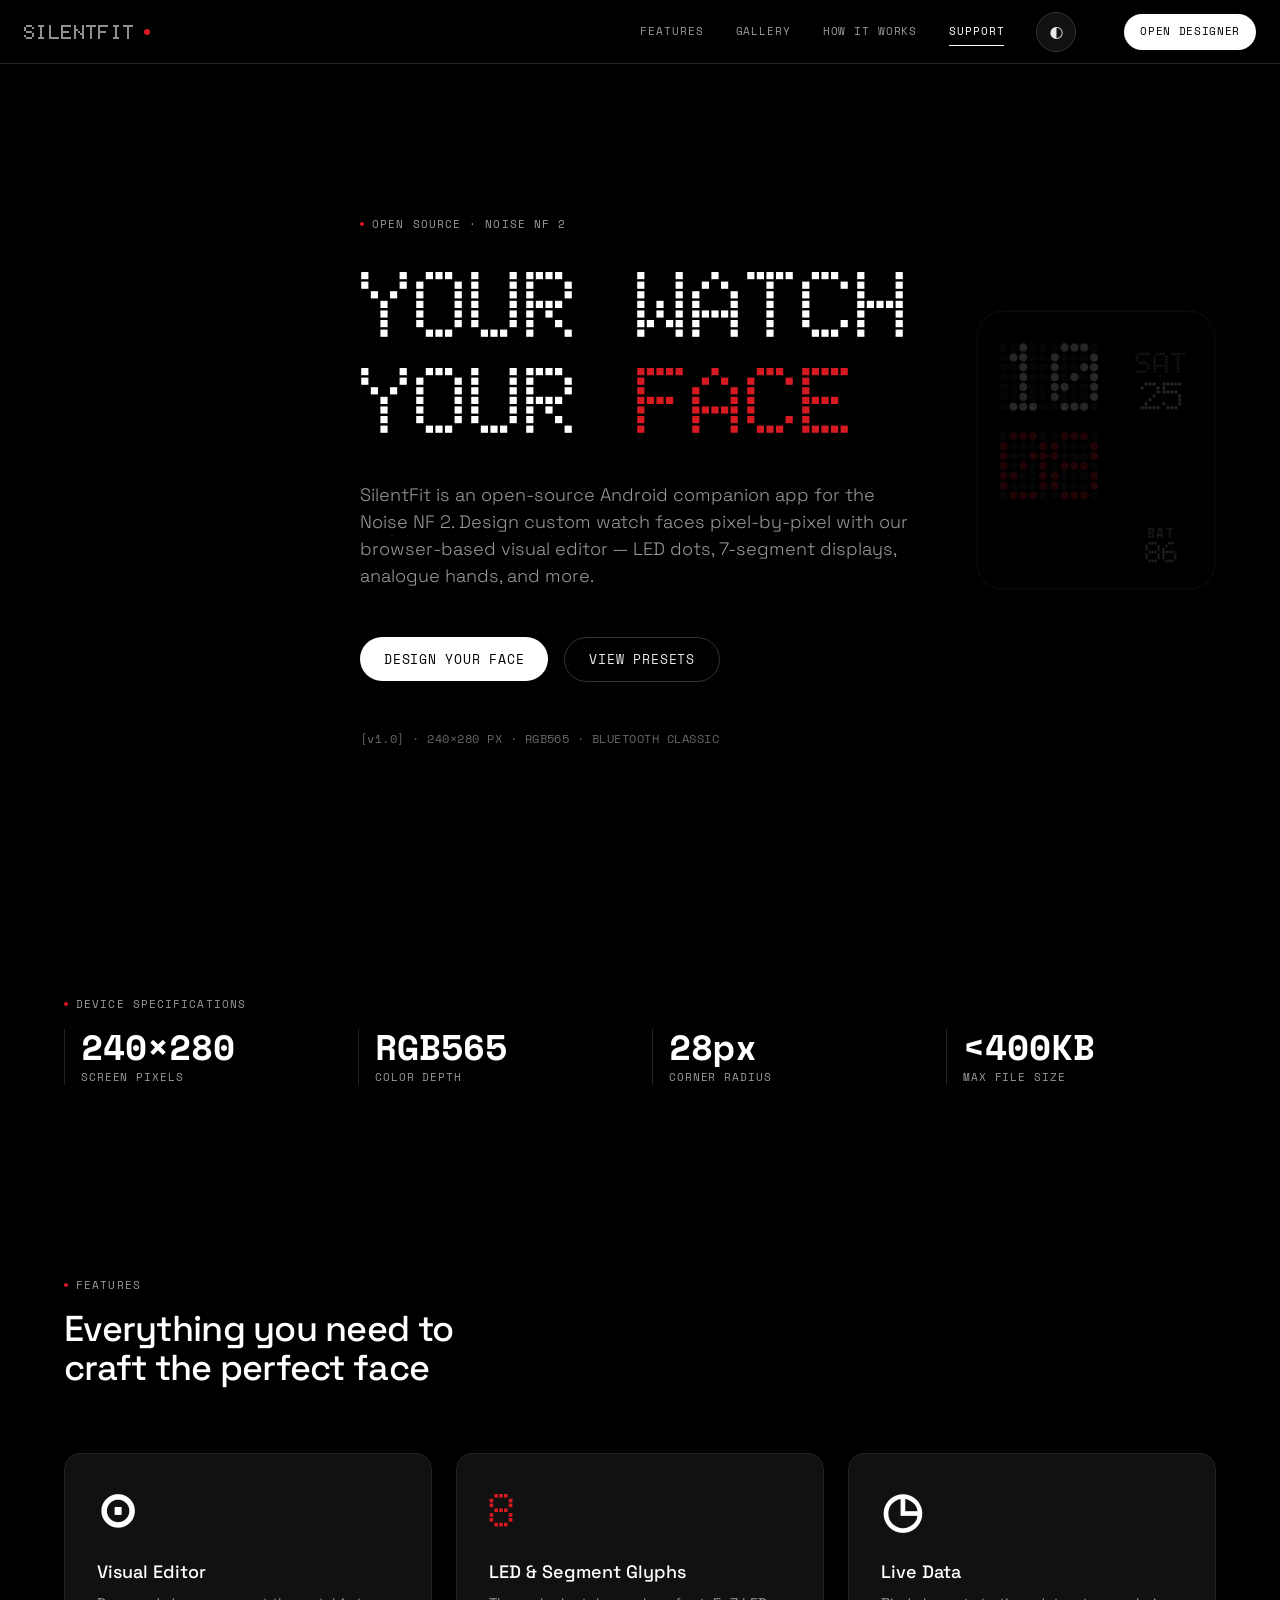
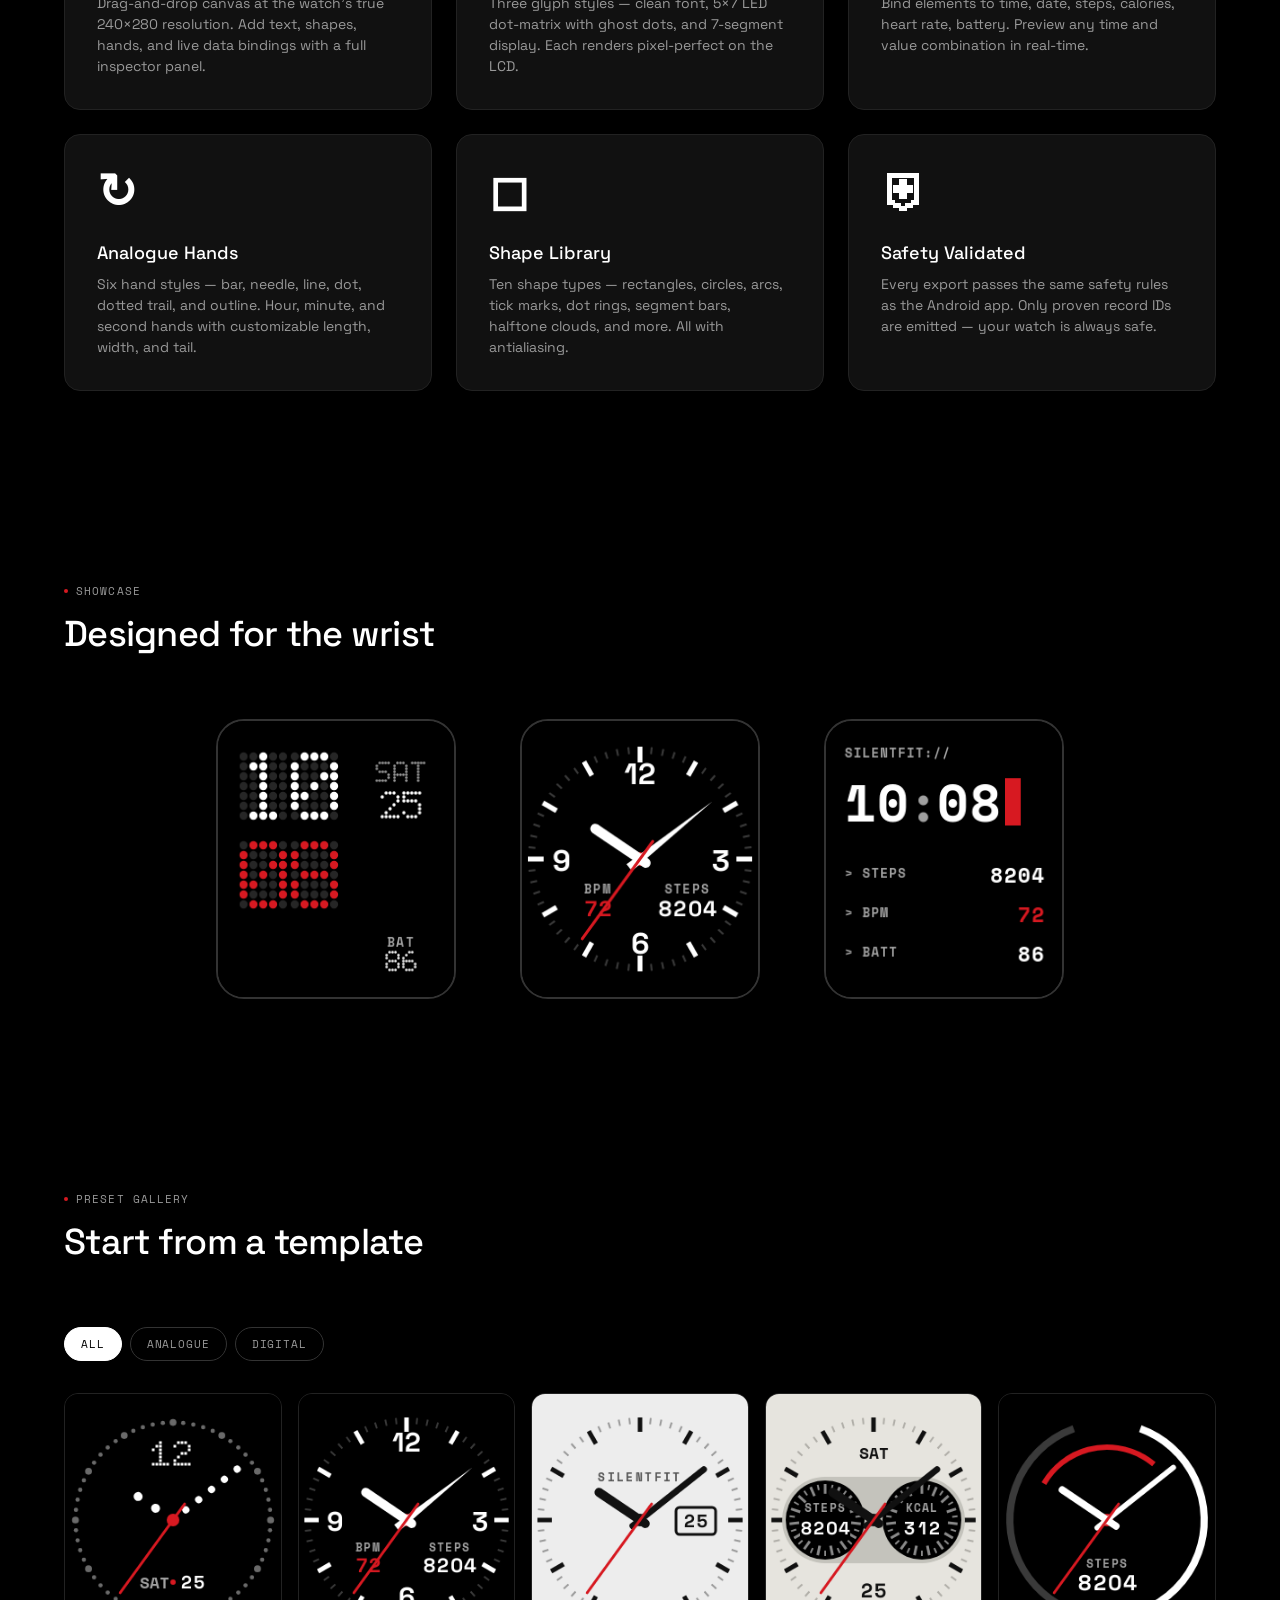
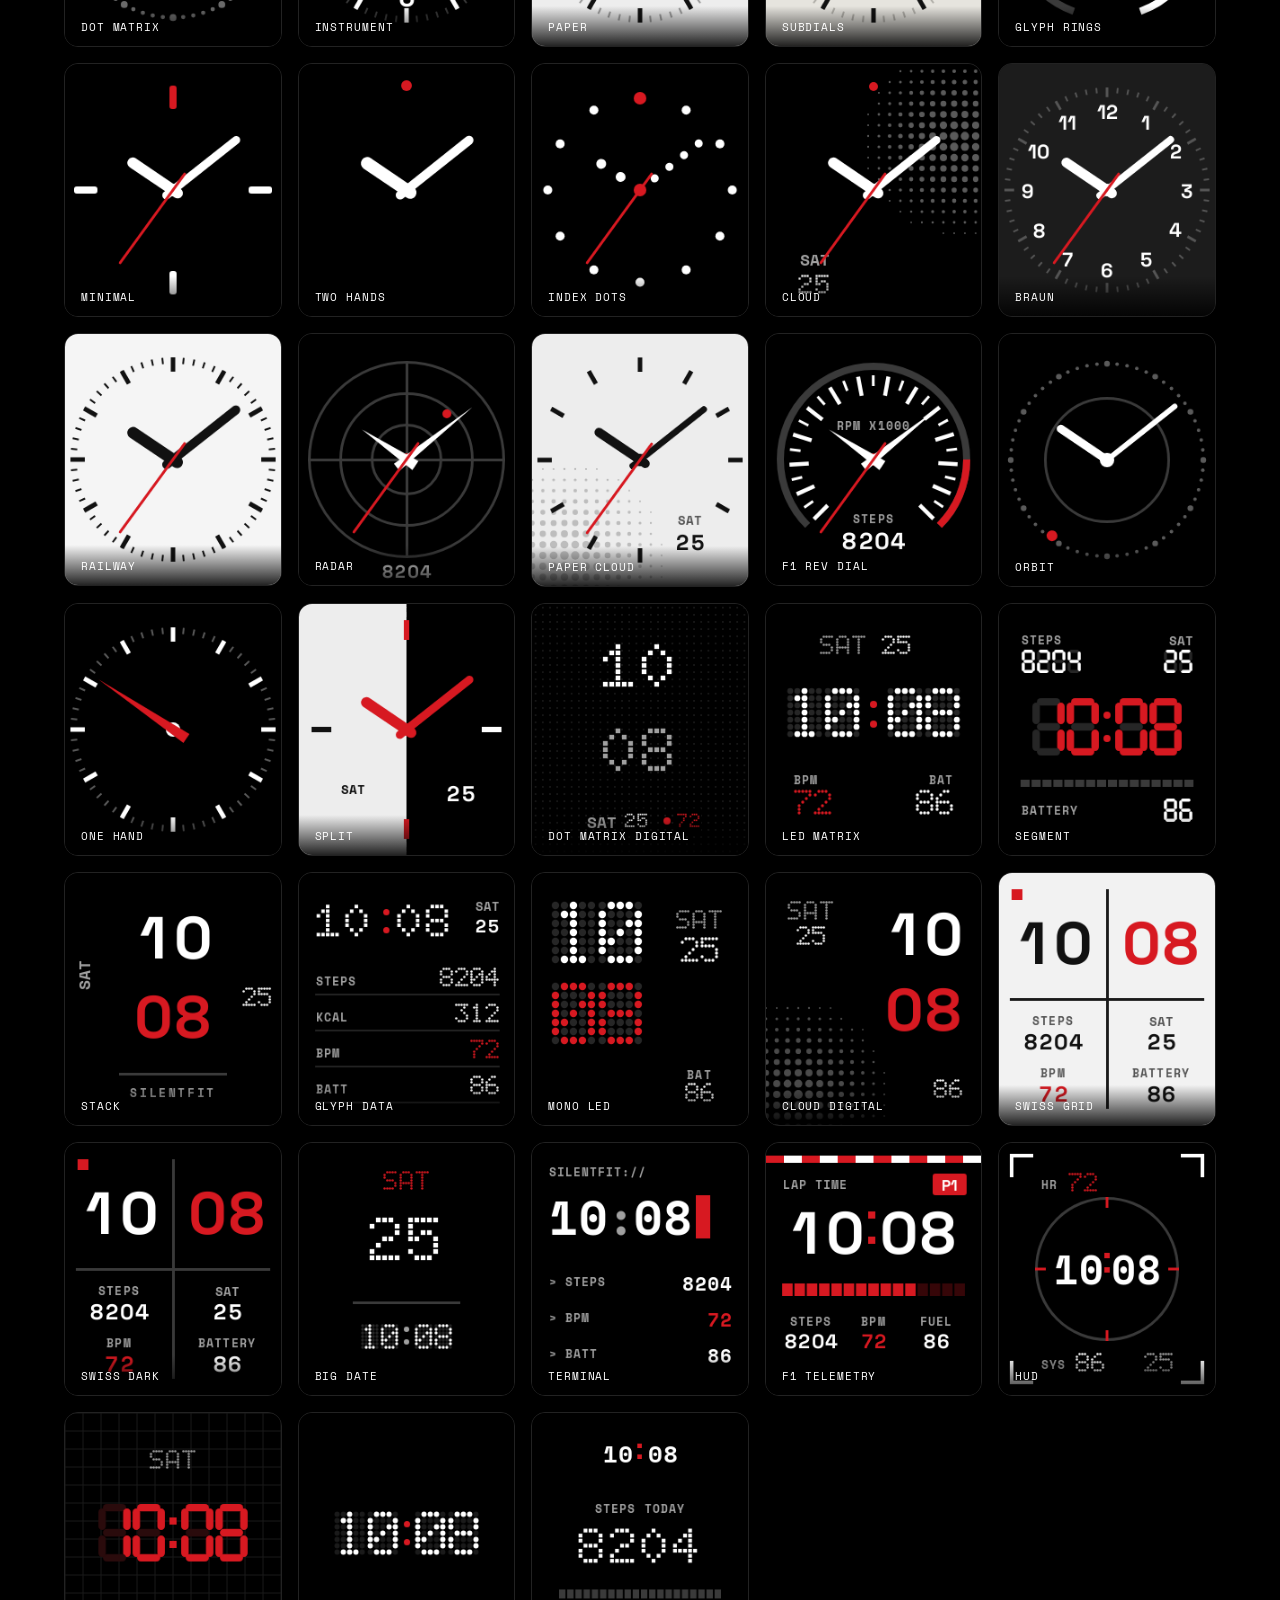
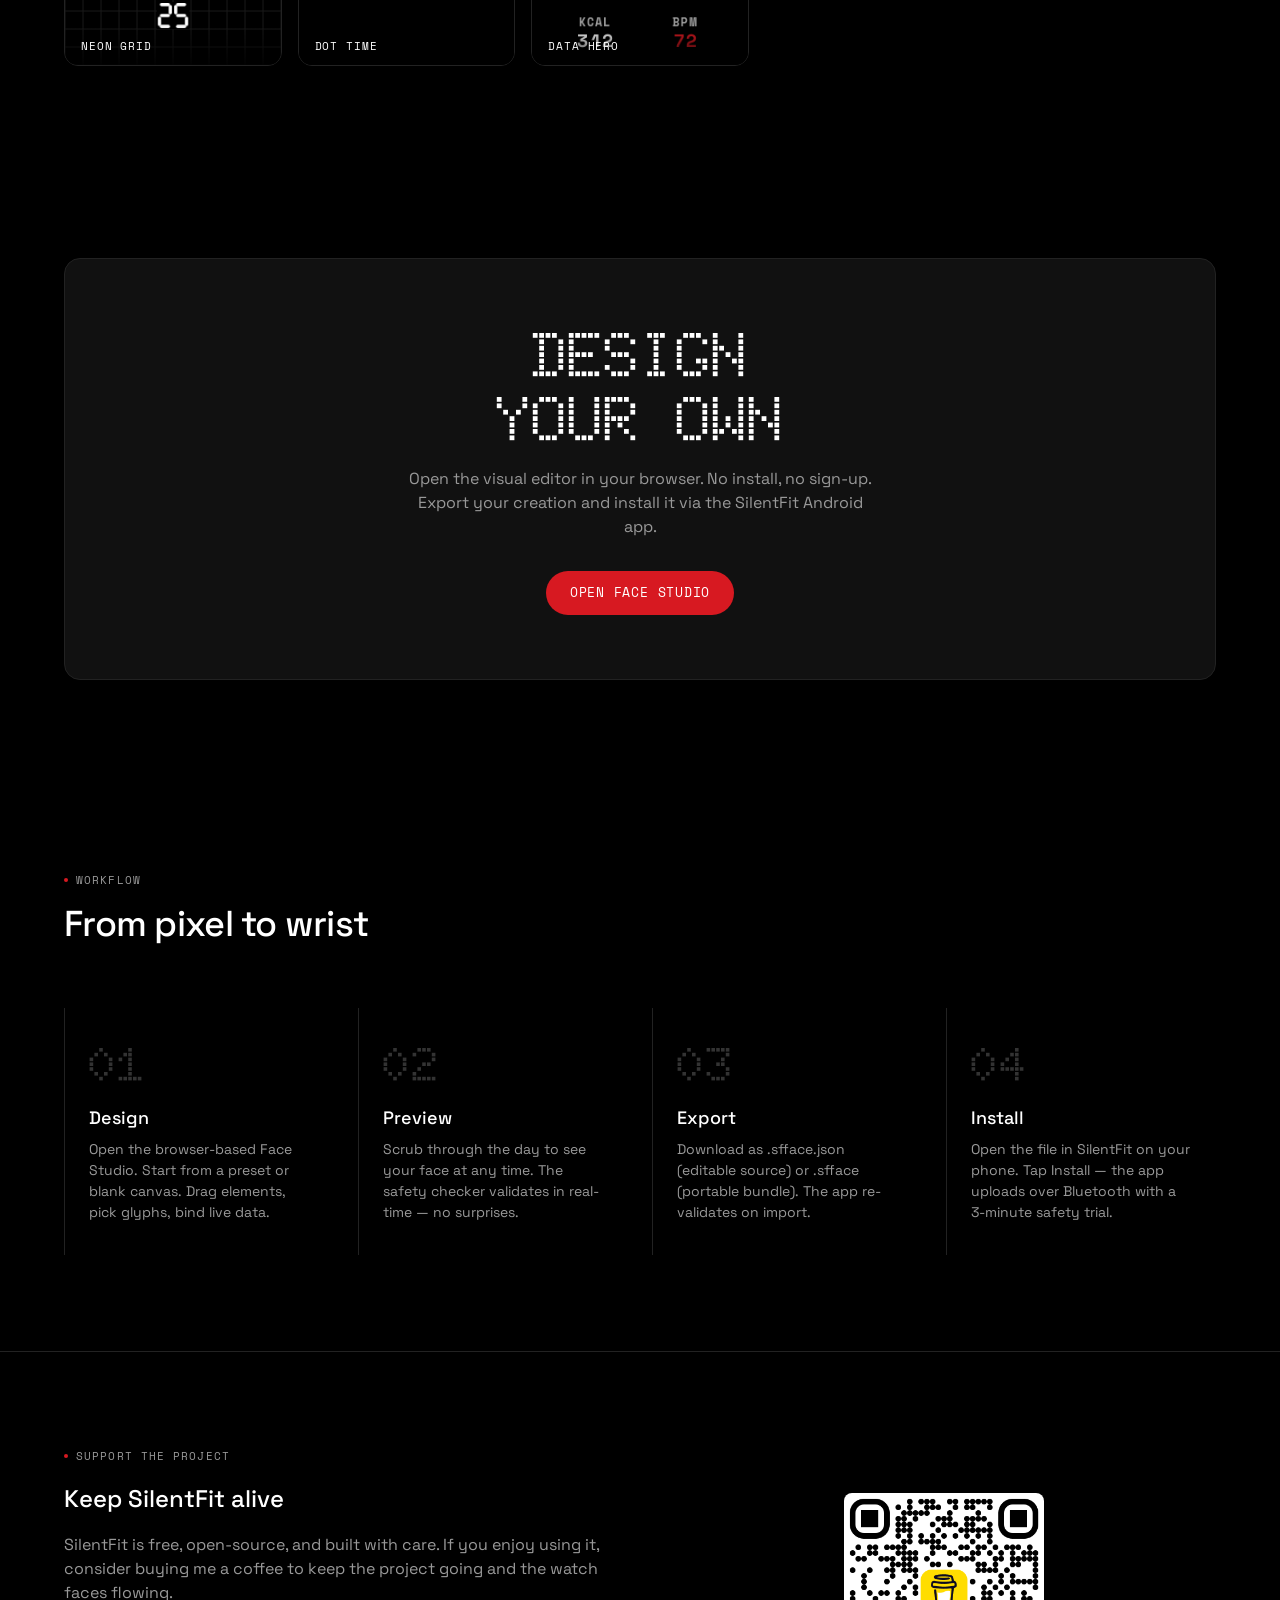
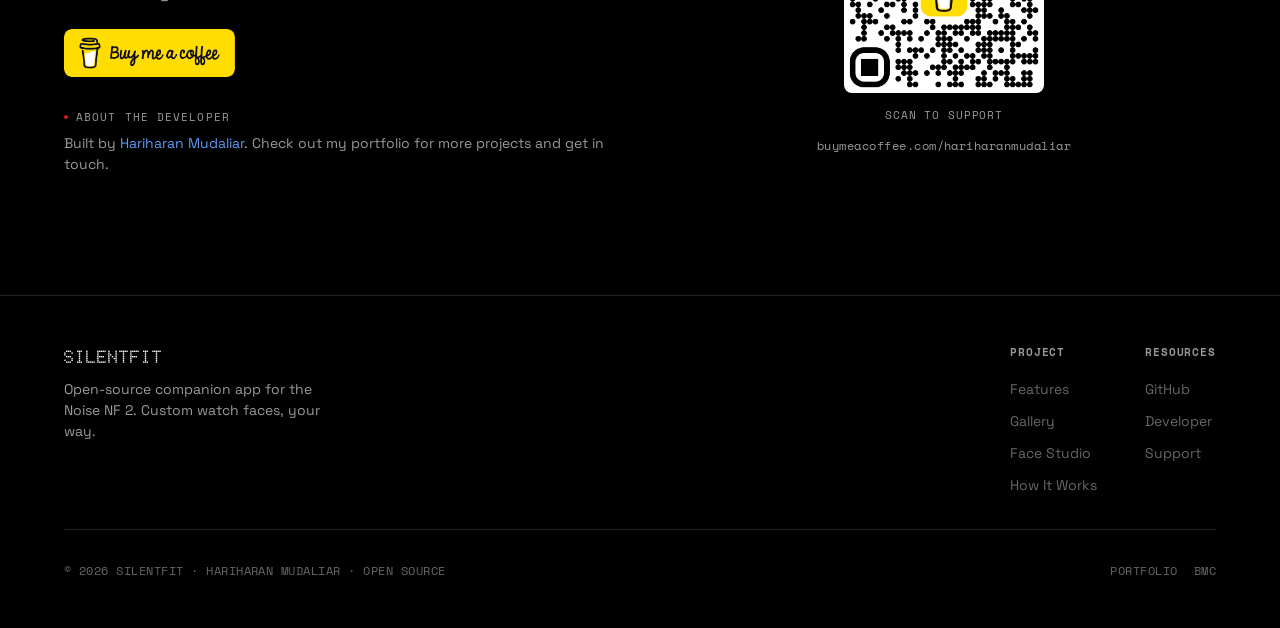
==== docs/index.html @ 600768f4 "Rename folders" ====
<!DOCTYPE html>
<html lang="en" data-theme="dark">
<head>
  <meta charset="UTF-8">
  <meta name="viewport" content="width=device-width, initial-scale=1.0">
  <title>SilentFit — Custom Watch Faces for Noise NF 2</title>
  <meta name="description" content="SilentFit is an open-source Android companion app for the Noise NF 2 smart watch. Design custom watch faces with our browser-based visual editor.">
  <meta name="author" content="Hariharan Mudaliar">
  <meta name="keywords" content="SilentFit, Noise NF 2, watch face, designer, custom watch face, smart watch, Android app">

  <!-- Open Graph -->
  <meta property="og:title" content="SilentFit — Custom Watch Faces for Noise NF 2">
  <meta property="og:description" content="Design custom watch faces for your Noise NF 2 smart watch with our visual editor.">
  <meta property="og:type" content="website">

  <!-- Favicon (dot-matrix S) -->
  <link rel="icon" href="data:image/svg+xml,<svg xmlns='http://www.w3.org/2000/svg' viewBox='0 0 100 100'><text y='.9em' font-size='90'>⊙</text></svg>">

  <!-- Styles -->
  <link rel="stylesheet" href="css/base.css">
  <link rel="stylesheet" href="css/main.css">
</head>
<body>

  <!-- ========== NAVIGATION ========== -->
  <nav class="nav" id="nav">
    <div class="nav-inner">
      <a href="#" class="nav-brand">
        <span class="nav-brand-text">SILENTFIT</span>
        <span class="nav-brand-dot"></span>
      </a>

      <div class="nav-links" id="nav-links">
        <a href="#features" class="nav-link active">FEATURES</a>
        <a href="#presets" class="nav-link">GALLERY</a>
        <a href="#how-it-works" class="nav-link">HOW IT WORKS</a>
        <a href="#support" class="nav-link">SUPPORT</a>
        <button class="theme-toggle" id="theme-toggle" aria-label="Toggle theme">◐</button>
        <a href="designer/index.html" class="btn btn-primary btn-sm nav-cta">OPEN DESIGNER</a>
      </div>

      <button class="nav-toggle" id="nav-toggle" aria-label="Menu">
        <span></span>
        <span></span>
        <span></span>
      </button>
    </div>
  </nav>

  <!-- ========== HERO ========== -->
  <section class="hero" id="hero">
    <div class="hero-bg">
      <div class="hero-dot-grid"></div>
      <div class="hero-gradient"></div>
    </div>

    <div class="hero-watch-preview">
      <div class="hero-watch-frame">
        <canvas id="hero-canvas"></canvas>
      </div>
    </div>

    <div class="hero-content">
      <div class="hero-label">
        <span class="dot"></span>
        OPEN SOURCE · NOISE NF 2
      </div>

      <h1 class="hero-title">
        YOUR WATCH<br>
        YOUR <span class="accent">FACE</span>
      </h1>

      <p class="hero-subtitle">
        SilentFit is an open-source Android companion app for the Noise NF 2.
        Design custom watch faces pixel-by-pixel with our browser-based visual editor —
        LED dots, 7-segment displays, analogue hands, and more.
      </p>

      <div class="hero-actions">
        <a href="designer/index.html" class="btn btn-primary">DESIGN YOUR FACE</a>
        <a href="#presets" class="btn btn-secondary">VIEW PRESETS</a>
      </div>

      <div class="hero-status">
        [v1.0] · 240×280 PX · RGB565 · BLUETOOTH CLASSIC
      </div>
    </div>
  </section>

  <!-- ========== SPECS ========== -->
  <section class="specs-section section" id="specs">
    <div class="container">
      <div class="section-label animate-on-scroll">
        <span class="dot"></span>
        DEVICE SPECIFICATIONS
      </div>

      <div class="specs-grid">
        <div class="spec-item animate-on-scroll">
          <div class="spec-value">240×280</div>
          <div class="spec-label">SCREEN PIXELS</div>
        </div>
        <div class="spec-item animate-on-scroll">
          <div class="spec-value">RGB565</div>
          <div class="spec-label">COLOR DEPTH</div>
        </div>
        <div class="spec-item animate-on-scroll">
          <div class="spec-value">28px</div>
          <div class="spec-label">CORNER RADIUS</div>
        </div>
        <div class="spec-item animate-on-scroll">
          <div class="spec-value">&lt;400KB</div>
          <div class="spec-label">MAX FILE SIZE</div>
        </div>
      </div>
    </div>
  </section>

  <!-- ========== FEATURES ========== -->
  <section class="features section" id="features">
    <div class="container">
      <div class="section-label animate-on-scroll">
        <span class="dot"></span>
        FEATURES
      </div>
      <h2 class="section-title animate-on-scroll">Everything you need to<br>craft the perfect face</h2>

      <div class="features-grid">
        <div class="feature-card animate-on-scroll">
          <div class="feature-card-dot-grid"></div>
          <div class="feature-icon">⊙</div>
          <div class="feature-title">Visual Editor</div>
          <div class="feature-desc">
            Drag-and-drop canvas at the watch's true 240×280 resolution. Add text, shapes, hands,
            and live data bindings with a full inspector panel.
          </div>
        </div>

        <div class="feature-card animate-on-scroll">
          <div class="feature-card-dot-grid"></div>
          <div class="feature-icon accent">8</div>
          <div class="feature-title">LED &amp; Segment Glyphs</div>
          <div class="feature-desc">
            Three glyph styles — clean font, 5×7 LED dot-matrix with ghost dots,
            and 7-segment display. Each renders pixel-perfect on the LCD.
          </div>
        </div>

        <div class="feature-card animate-on-scroll">
          <div class="feature-card-dot-grid"></div>
          <div class="feature-icon">◷</div>
          <div class="feature-title">Live Data</div>
          <div class="feature-desc">
            Bind elements to time, date, steps, calories, heart rate, battery.
            Preview any time and value combination in real-time.
          </div>
        </div>

        <div class="feature-card animate-on-scroll">
          <div class="feature-card-dot-grid"></div>
          <div class="feature-icon">↻</div>
          <div class="feature-title">Analogue Hands</div>
          <div class="feature-desc">
            Six hand styles — bar, needle, line, dot, dotted trail, and outline.
            Hour, minute, and second hands with customizable length, width, and tail.
          </div>
        </div>

        <div class="feature-card animate-on-scroll">
          <div class="feature-card-dot-grid"></div>
          <div class="feature-icon">◻</div>
          <div class="feature-title">Shape Library</div>
          <div class="feature-desc">
            Ten shape types — rectangles, circles, arcs, tick marks, dot rings,
            segment bars, halftone clouds, and more. All with antialiasing.
          </div>
        </div>

        <div class="feature-card animate-on-scroll">
          <div class="feature-card-dot-grid"></div>
          <div class="feature-icon">⛨</div>
          <div class="feature-title">Safety Validated</div>
          <div class="feature-desc">
            Every export passes the same safety rules as the Android app.
            Only proven record IDs are emitted — your watch is always safe.
          </div>
        </div>
      </div>
    </div>
  </section>

  <!-- ========== WATCH SHOWCASE ========== -->
  <section class="watch-preview-section section" id="showcase">
    <div class="container">
      <div class="section-label animate-on-scroll">
        <span class="dot"></span>
        SHOWCASE
      </div>
      <h2 class="section-title animate-on-scroll">Designed for the wrist</h2>

      <div class="watch-showcase">
        <div class="watch-frame animate-on-scroll">
          <canvas></canvas>
          <div class="watch-frame-label">MONO LED</div>
        </div>
        <div class="watch-frame animate-on-scroll animate-in-delay-1">
          <canvas></canvas>
          <div class="watch-frame-label">INSTRUMENT</div>
        </div>
        <div class="watch-frame animate-on-scroll animate-in-delay-2">
          <canvas></canvas>
          <div class="watch-frame-label">TERMINAL</div>
        </div>
      </div>
    </div>
  </section>

  <!-- ========== PRESETS GALLERY ========== -->
  <section class="presets-section section" id="presets">
    <div class="container">
      <div class="section-label animate-on-scroll">
        <span class="dot"></span>
        PRESET GALLERY
      </div>
      <h2 class="section-title animate-on-scroll">Start from a template</h2>

      <div class="presets-nav animate-on-scroll">
        <button class="preset-filter active" data-category="all">ALL</button>
        <button class="preset-filter" data-category="analogue">ANALOGUE</button>
        <button class="preset-filter" data-category="digital">DIGITAL</button>
      </div>

      <div class="presets-grid" id="presets-grid"></div>
    </div>
  </section>

  <!-- ========== DESIGNER CTA ========== -->
  <section class="designer-cta section" id="designer-cta">
    <div class="container">
      <div class="designer-cta-inner animate-on-scroll">
        <div class="designer-cta-bg"></div>
        <div class="designer-cta-content">
          <h2 class="designer-cta-title">DESIGN<br>YOUR OWN</h2>
          <p class="designer-cta-desc">
            Open the visual editor in your browser. No install, no sign-up.
            Export your creation and install it via the SilentFit Android app.
          </p>
          <a href="designer/index.html" class="btn btn-accent">OPEN FACE STUDIO</a>
        </div>
      </div>
    </div>
  </section>

  <!-- ========== HOW IT WORKS ========== -->
  <section class="how-it-works section" id="how-it-works">
    <div class="container">
      <div class="section-label animate-on-scroll">
        <span class="dot"></span>
        WORKFLOW
      </div>
      <h2 class="section-title animate-on-scroll">From pixel to wrist</h2>

      <div class="steps-grid">
        <div class="step-card animate-on-scroll">
          <div class="step-number">01</div>
          <div class="step-title">Design</div>
          <div class="step-desc">Open the browser-based Face Studio. Start from a preset or blank canvas. Drag elements, pick glyphs, bind live data.</div>
        </div>
        <div class="step-card animate-on-scroll animate-in-delay-1">
          <div class="step-number">02</div>
          <div class="step-title">Preview</div>
          <div class="step-desc">Scrub through the day to see your face at any time. The safety checker validates in real-time — no surprises.</div>
        </div>
        <div class="step-card animate-on-scroll animate-in-delay-2">
          <div class="step-number">03</div>
          <div class="step-title">Export</div>
          <div class="step-desc">Download as .sfface.json (editable source) or .sfface (portable bundle). The app re-validates on import.</div>
        </div>
        <div class="step-card animate-on-scroll animate-in-delay-3">
          <div class="step-number">04</div>
          <div class="step-title">Install</div>
          <div class="step-desc">Open the file in SilentFit on your phone. Tap Install — the app uploads over Bluetooth with a 3-minute safety trial.</div>
        </div>
      </div>
    </div>
  </section>

  <!-- ========== SUPPORT / BUY ME A COFFEE ========== -->
  <section class="support-section section" id="support">
    <div class="container">
      <div class="support-inner">
        <div class="support-content animate-on-scroll">
          <div class="section-label">
            <span class="dot"></span>
            SUPPORT THE PROJECT
          </div>
          <h2>Keep SilentFit alive</h2>
          <p>
            SilentFit is free, open-source, and built with care. If you enjoy using it,
            consider buying me a coffee to keep the project going and the watch faces flowing.
          </p>
          <a href="https://buymeacoffee.com/hariharanmudaliar" target="_blank" rel="noopener noreferrer">
            <img src="assets/img/bmc-button.png" alt="Buy Me a Coffee" class="bmc-button-img">
          </a>

          <div style="margin-top: var(--space-xl);">
            <div class="section-label" style="margin-bottom: var(--space-sm);">
              <span class="dot"></span>
              ABOUT THE DEVELOPER
            </div>
            <p style="font-size: var(--body-sm); color: var(--text-secondary);">
              Built by <a href="https://tinyurl.com/hariharanmudaliar" target="_blank" rel="noopener noreferrer" style="color: var(--interactive);">Hariharan Mudaliar</a>.
              Check out my portfolio for more projects and get in touch.
            </p>
          </div>
        </div>

        <div class="support-qr animate-on-scroll">
          <img src="assets/img/qr-code.png" alt="Buy Me a Coffee QR Code">
          <span class="label">SCAN TO SUPPORT</span>
          <span class="caption">buymeacoffee.com/hariharanmudaliar</span>
        </div>
      </div>
    </div>
  </section>

  <!-- ========== FOOTER ========== -->
  <footer class="footer">
    <div class="container">
      <div class="footer-inner">
        <div class="footer-brand">
          <div class="footer-brand-name">SILENTFIT</div>
          <div class="footer-brand-desc">
            Open-source companion app for the Noise NF 2.
            Custom watch faces, your way.
          </div>
        </div>

        <div class="footer-links">
          <div class="footer-column">
            <h4>PROJECT</h4>
            <ul>
              <li><a href="#features">Features</a></li>
              <li><a href="#presets">Gallery</a></li>
              <li><a href="designer/index.html">Face Studio</a></li>
              <li><a href="#how-it-works">How It Works</a></li>
            </ul>
          </div>
          <div class="footer-column">
            <h4>RESOURCES</h4>
            <ul>
              <li><a href="https://github.com/Ebullioscopic/SilentFit" target="_blank" rel="noopener noreferrer">GitHub</a></li>
              <li><a href="https://tinyurl.com/hariharanmudaliar" target="_blank" rel="noopener noreferrer">Developer</a></li>
              <li><a href="https://buymeacoffee.com/hariharanmudaliar" target="_blank" rel="noopener noreferrer">Support</a></li>
            </ul>
          </div>
        </div>
      </div>

      <div class="footer-bottom">
        <div class="footer-copyright">
          © 2026 SILENTFIT · HARIHARAN MUDALIAR · OPEN SOURCE
        </div>
        <div class="footer-social">
          <a href="https://tinyurl.com/hariharanmudaliar" target="_blank" rel="noopener noreferrer">PORTFOLIO</a>
          <a href="https://buymeacoffee.com/hariharanmudaliar" target="_blank" rel="noopener noreferrer">BMC</a>
        </div>
      </div>
    </div>
  </footer>

  <!-- Scripts -->
  <script src="js/core.js"></script>
  <script src="js/renderer.js"></script>
  <script src="js/presets.js"></script>
  <script src="js/main.js"></script>
</body>
</html>
---- docs/css/base.css ----
/* ============================================================
   SILENTFIT — Global Reset & Base Styles
   ============================================================ */
@import url('./tokens.css');

/* --- Reset --- */
*, *::before, *::after {
  margin: 0;
  padding: 0;
  box-sizing: border-box;
}

html {
  font-size: 16px;
  -webkit-font-smoothing: antialiased;
  -moz-osx-font-smoothing: grayscale;
  scroll-behavior: smooth;
}

body {
  font-family: var(--font-body);
  font-weight: 400;
  color: var(--text-primary);
  background-color: var(--black);
  line-height: 1.5;
  overflow-x: hidden;
}

a {
  color: var(--interactive);
  text-decoration: none;
  transition: color var(--duration-micro) var(--ease-out);
}

a:hover {
  color: var(--text-display);
}

img {
  max-width: 100%;
  height: auto;
  display: block;
}

button {
  cursor: pointer;
  border: none;
  background: none;
  font-family: inherit;
  color: inherit;
}

ul, ol {
  list-style: none;
}

::selection {
  background: var(--accent);
  color: var(--text-display);
}

/* --- Utility Classes --- */
.label {
  font-family: var(--font-data);
  font-size: var(--label);
  font-weight: 400;
  letter-spacing: 0.08em;
  text-transform: uppercase;
  color: var(--text-secondary);
  line-height: 1.2;
}

.caption {
  font-family: var(--font-data);
  font-size: var(--caption);
  letter-spacing: 0.04em;
  color: var(--text-secondary);
  line-height: 1.4;
}

.mono {
  font-family: var(--font-data);
}

.display-font {
  font-family: var(--font-display);
}

.text-accent { color: var(--accent); }
.text-success { color: var(--success); }
.text-warning { color: var(--warning); }
.text-display { color: var(--text-display); }
.text-secondary { color: var(--text-secondary); }
.text-primary { color: var(--text-primary); }

/* --- Buttons --- */
.btn {
  display: inline-flex;
  align-items: center;
  justify-content: center;
  gap: var(--space-sm);
  font-family: var(--font-data);
  font-size: 13px;
  font-weight: 400;
  letter-spacing: 0.06em;
  text-transform: uppercase;
  padding: 12px 24px;
  min-height: 44px;
  border-radius: var(--radius-pill);
  transition: all var(--duration-micro) var(--ease-out);
  white-space: nowrap;
}

.btn-primary {
  background: var(--text-display);
  color: var(--black);
}

.btn-primary:hover {
  opacity: 0.9;
}

.btn-secondary {
  background: transparent;
  color: var(--text-primary);
  border: 1px solid var(--border-visible);
}

.btn-secondary:hover {
  border-color: var(--text-primary);
  color: var(--text-display);
}

.btn-ghost {
  background: transparent;
  color: var(--text-secondary);
  padding: 12px 16px;
}

.btn-ghost:hover {
  color: var(--text-display);
}

.btn-accent {
  background: var(--accent);
  color: #FFFFFF;
}

.btn-accent:hover {
  opacity: 0.9;
}

.btn-sm {
  font-size: 11px;
  padding: 8px 16px;
  min-height: 36px;
}

/* --- Cards --- */
.card {
  background: var(--surface);
  border: 1px solid var(--border);
  border-radius: var(--radius-card);
  padding: var(--space-lg);
  transition: border-color var(--duration-micro) var(--ease-out);
}

.card:hover {
  border-color: var(--border-visible);
}

.card-raised {
  background: var(--surface-raised);
}

/* --- Tags / Chips --- */
.tag {
  display: inline-flex;
  align-items: center;
  font-family: var(--font-data);
  font-size: var(--caption);
  letter-spacing: 0.04em;
  text-transform: uppercase;
  border: 1px solid var(--border-visible);
  border-radius: var(--radius-pill);
  padding: 4px 12px;
  color: var(--text-secondary);
}

.tag.active {
  border-color: var(--text-display);
  color: var(--text-display);
}

/* --- Dot Grid Background --- */
.dot-grid {
  background-image: radial-gradient(circle, var(--border-visible) 1px, transparent 1px);
  background-size: 16px 16px;
}

.dot-grid-subtle {
  background-image: radial-gradient(circle, var(--border) 0.5px, transparent 0.5px);
  background-size: 12px 12px;
}

/* --- Container / Layout --- */
.container {
  width: 100%;
  max-width: 1200px;
  margin: 0 auto;
  padding: 0 var(--space-lg);
}

.container-wide {
  max-width: 1440px;
}

.section {
  padding: var(--space-4xl) 0;
}

/* --- Inline Status Text --- */
.status-text {
  font-family: var(--font-data);
  font-size: var(--caption);
  letter-spacing: 0.04em;
}

.status-success {
  color: var(--success);
}

.status-error {
  color: var(--accent);
}

/* --- Scrollbar --- */
::-webkit-scrollbar {
  width: 6px;
  height: 6px;
}

::-webkit-scrollbar-track {
  background: var(--black);
}

::-webkit-scrollbar-thumb {
  background: var(--border-visible);
  border-radius: 3px;
}

::-webkit-scrollbar-thumb:hover {
  background: var(--text-disabled);
}

/* --- Focus --- */
:focus-visible {
  outline: 1px solid var(--interactive);
  outline-offset: 2px;
}

/* --- SR Only --- */
.sr-only {
  position: absolute;
  width: 1px;
  height: 1px;
  padding: 0;
  margin: -1px;
  overflow: hidden;
  clip: rect(0, 0, 0, 0);
  white-space: nowrap;
  border-width: 0;
}
---- docs/css/main.css ----
/* ============================================================
   SILENTFIT — Main Website Styles
   ============================================================ */

/* --- Navigation --- */
.nav {
  position: fixed;
  top: 0;
  left: 0;
  right: 0;
  z-index: 1000;
  background: rgba(0, 0, 0, 0.85);
  backdrop-filter: blur(12px);
  -webkit-backdrop-filter: blur(12px);
  border-bottom: 1px solid var(--border);
  height: 64px;
}

.nav-inner {
  display: flex;
  align-items: center;
  justify-content: space-between;
  height: 100%;
  max-width: 1440px;
  margin: 0 auto;
  padding: 0 var(--space-lg);
}

.nav-brand {
  display: flex;
  align-items: center;
  gap: var(--space-sm);
}

.nav-brand-text {
  font-family: var(--font-display);
  font-size: 20px;
  font-weight: 700;
  color: var(--text-display);
  letter-spacing: 0.02em;
}

.nav-brand-dot {
  width: 6px;
  height: 6px;
  border-radius: 50%;
  background: var(--accent);
  display: inline-block;
}

.nav-links {
  display: flex;
  align-items: center;
  gap: var(--space-xl);
}

.nav-link {
  font-family: var(--font-data);
  font-size: var(--label);
  letter-spacing: 0.08em;
  text-transform: uppercase;
  color: var(--text-secondary);
  transition: color var(--duration-micro) var(--ease-out);
  padding: 4px 0;
  position: relative;
}

.nav-link:hover,
.nav-link.active {
  color: var(--text-display);
}

.nav-link.active::after {
  content: '';
  position: absolute;
  bottom: -2px;
  left: 0;
  right: 0;
  height: 1px;
  background: var(--text-display);
}

.nav-cta {
  margin-left: var(--space-md);
}

.nav-toggle {
  display: none;
  flex-direction: column;
  gap: 5px;
  padding: 8px;
}

.nav-toggle span {
  display: block;
  width: 20px;
  height: 1.5px;
  background: var(--text-display);
  transition: all var(--duration-micro) var(--ease-out);
}

/* --- Hero Section --- */
.hero {
  min-height: 100vh;
  display: flex;
  align-items: center;
  justify-content: center;
  position: relative;
  overflow: hidden;
  padding-top: 64px;
}

.hero-bg {
  position: absolute;
  inset: 0;
  z-index: 0;
}

.hero-dot-grid {
  position: absolute;
  inset: 0;
  background-image: radial-gradient(circle, var(--border) 0.8px, transparent 0.8px);
  background-size: 16px 16px;
  opacity: 0.4;
}

.hero-gradient {
  position: absolute;
  bottom: 0;
  left: 0;
  right: 0;
  height: 40%;
  background: linear-gradient(to top, var(--black), transparent);
}

.hero-content {
  position: relative;
  z-index: 1;
  text-align: left;
  max-width: 900px;
  padding: var(--space-4xl) var(--space-lg);
}

.hero-label {
  font-family: var(--font-data);
  font-size: var(--label);
  letter-spacing: 0.1em;
  text-transform: uppercase;
  color: var(--text-secondary);
  margin-bottom: var(--space-lg);
  display: flex;
  align-items: center;
  gap: var(--space-sm);
}

.hero-label .dot {
  width: 4px;
  height: 4px;
  border-radius: 50%;
  background: var(--accent);
}

.hero-title {
  font-family: var(--font-display);
  font-size: clamp(48px, 8vw, 96px);
  font-weight: 700;
  color: var(--text-display);
  line-height: 1.0;
  letter-spacing: -0.03em;
  margin-bottom: var(--space-xl);
}

.hero-title .accent {
  color: var(--accent);
}

.hero-subtitle {
  font-family: var(--font-body);
  font-size: var(--subheading);
  font-weight: 300;
  color: var(--text-secondary);
  max-width: 560px;
  line-height: 1.5;
  margin-bottom: var(--space-2xl);
}

.hero-actions {
  display: flex;
  gap: var(--space-md);
  flex-wrap: wrap;
  align-items: center;
}

.hero-status {
  font-family: var(--font-data);
  font-size: var(--caption);
  color: var(--text-disabled);
  letter-spacing: 0.04em;
  margin-top: var(--space-2xl);
}

.hero-watch-preview {
  position: absolute;
  right: 5%;
  top: 50%;
  transform: translateY(-50%);
  z-index: 1;
  opacity: 0.15;
}

.hero-watch-frame {
  width: 240px;
  height: 280px;
  border: 2px solid var(--border-visible);
  border-radius: 28px;
  position: relative;
  overflow: hidden;
}

.hero-watch-frame canvas {
  width: 100%;
  height: 100%;
  image-rendering: auto;
}

/* --- Features Section --- */
.features {
  padding: var(--space-4xl) 0;
}

.section-label {
  font-family: var(--font-data);
  font-size: var(--label);
  letter-spacing: 0.1em;
  text-transform: uppercase;
  color: var(--text-secondary);
  margin-bottom: var(--space-md);
  display: flex;
  align-items: center;
  gap: var(--space-sm);
}

.section-label .dot {
  width: 4px;
  height: 4px;
  border-radius: 50%;
  background: var(--accent);
}

.section-title {
  font-family: var(--font-body);
  font-size: var(--display-md);
  font-weight: 500;
  color: var(--text-display);
  line-height: 1.1;
  letter-spacing: -0.02em;
  margin-bottom: var(--space-3xl);
}

.features-grid {
  display: grid;
  grid-template-columns: repeat(3, 1fr);
  gap: var(--space-lg);
}

.feature-card {
  background: var(--surface);
  border: 1px solid var(--border);
  border-radius: var(--radius-card);
  padding: var(--space-xl);
  transition: border-color var(--duration-micro) var(--ease-out);
  position: relative;
  overflow: hidden;
}

.feature-card:hover {
  border-color: var(--border-visible);
}

.feature-card-dot-grid {
  position: absolute;
  top: 0;
  right: 0;
  width: 120px;
  height: 120px;
  background-image: radial-gradient(circle, var(--border) 0.5px, transparent 0.5px);
  background-size: 10px 10px;
  opacity: 0.3;
}

.feature-icon {
  font-family: var(--font-display);
  font-size: var(--display-lg);
  font-weight: 700;
  color: var(--text-display);
  line-height: 1;
  margin-bottom: var(--space-lg);
}

.feature-icon.accent {
  color: var(--accent);
}

.feature-title {
  font-family: var(--font-body);
  font-size: var(--subheading);
  font-weight: 500;
  color: var(--text-display);
  margin-bottom: var(--space-sm);
}

.feature-desc {
  font-size: var(--body-sm);
  color: var(--text-secondary);
  line-height: 1.5;
}

/* --- Watch Preview Section --- */
.watch-preview-section {
  padding: var(--space-4xl) 0;
  position: relative;
}

.watch-showcase {
  display: flex;
  align-items: center;
  justify-content: center;
  gap: var(--space-3xl);
  flex-wrap: wrap;
}

.watch-frame {
  width: 240px;
  height: 280px;
  border: 2px solid var(--border-visible);
  border-radius: 28px;
  position: relative;
  overflow: hidden;
  background: #000;
  flex-shrink: 0;
  transition: transform var(--duration-transition) var(--ease-out), border-color var(--duration-micro) var(--ease-out);
}

.watch-frame:hover {
  border-color: var(--text-disabled);
  transform: scale(1.02);
}

.watch-frame canvas {
  width: 100%;
  height: 100%;
  image-rendering: auto;
}

.watch-frame-label {
  position: absolute;
  bottom: -28px;
  left: 50%;
  transform: translateX(-50%);
  font-family: var(--font-data);
  font-size: var(--label);
  letter-spacing: 0.08em;
  text-transform: uppercase;
  color: var(--text-secondary);
  white-space: nowrap;
}

/* --- Preset Gallery --- */
.presets-section {
  padding: var(--space-4xl) 0;
}

.presets-nav {
  display: flex;
  gap: var(--space-sm);
  margin-bottom: var(--space-xl);
  flex-wrap: wrap;
}

.preset-filter {
  font-family: var(--font-data);
  font-size: var(--label);
  letter-spacing: 0.08em;
  text-transform: uppercase;
  padding: 8px 16px;
  border: 1px solid var(--border-visible);
  border-radius: var(--radius-pill);
  color: var(--text-secondary);
  background: transparent;
  transition: all var(--duration-micro) var(--ease-out);
  cursor: pointer;
}

.preset-filter:hover {
  color: var(--text-display);
  border-color: var(--text-primary);
}

.preset-filter.active {
  background: var(--text-display);
  color: var(--black);
  border-color: var(--text-display);
}

.presets-grid {
  display: grid;
  grid-template-columns: repeat(auto-fill, minmax(180px, 1fr));
  gap: var(--space-md);
}

.preset-card {
  aspect-ratio: 240 / 280;
  background: var(--surface);
  border: 1px solid var(--border);
  border-radius: 14px;
  overflow: hidden;
  cursor: pointer;
  transition: all var(--duration-micro) var(--ease-out);
  position: relative;
}

.preset-card:hover {
  border-color: var(--border-visible);
  transform: translateY(-2px);
}

.preset-card canvas {
  width: 100%;
  height: 100%;
  image-rendering: auto;
}

.preset-card-info {
  position: absolute;
  bottom: 0;
  left: 0;
  right: 0;
  padding: var(--space-sm) var(--space-md);
  background: linear-gradient(to top, rgba(0,0,0,0.85), transparent);
}

.preset-card-name {
  font-family: var(--font-data);
  font-size: var(--label);
  letter-spacing: 0.08em;
  text-transform: uppercase;
  color: var(--text-display);
}

/* --- Designer CTA Section --- */
.designer-cta {
  padding: var(--space-4xl) 0;
  position: relative;
}

.designer-cta-inner {
  background: var(--surface);
  border: 1px solid var(--border);
  border-radius: var(--radius-card);
  padding: var(--space-3xl);
  text-align: center;
  position: relative;
  overflow: hidden;
}

.designer-cta-bg {
  position: absolute;
  inset: 0;
  background-image: radial-gradient(circle, var(--border) 0.5px, transparent 0.5px);
  background-size: 14px 14px;
  opacity: 0.2;
}

.designer-cta-content {
  position: relative;
  z-index: 1;
}

.designer-cta-title {
  font-family: var(--font-display);
  font-size: clamp(36px, 5vw, 72px);
  font-weight: 700;
  color: var(--text-display);
  line-height: 1.0;
  letter-spacing: -0.03em;
  margin-bottom: var(--space-md);
}

.designer-cta-desc {
  font-size: var(--body);
  color: var(--text-secondary);
  max-width: 480px;
  margin: 0 auto var(--space-xl);
  line-height: 1.5;
}

/* --- How It Works --- */
.how-it-works {
  padding: var(--space-4xl) 0;
}

.steps-grid {
  display: grid;
  grid-template-columns: repeat(4, 1fr);
  gap: var(--space-lg);
  counter-reset: step;
}

.step-card {
  position: relative;
  padding: var(--space-xl) var(--space-lg);
  border-left: 1px solid var(--border);
}

.step-number {
  font-family: var(--font-display);
  font-size: var(--display-lg);
  font-weight: 700;
  color: var(--border-visible);
  line-height: 1;
  margin-bottom: var(--space-md);
}

.step-title {
  font-family: var(--font-body);
  font-size: var(--subheading);
  font-weight: 500;
  color: var(--text-display);
  margin-bottom: var(--space-sm);
}

.step-desc {
  font-size: var(--body-sm);
  color: var(--text-secondary);
  line-height: 1.5;
}

/* --- Specs Section --- */
.specs-section {
  padding: var(--space-4xl) 0;
}

.specs-grid {
  display: grid;
  grid-template-columns: repeat(4, 1fr);
  gap: var(--space-lg);
}

.spec-item {
  border-left: 1px solid var(--border);
  padding-left: var(--space-md);
}

.spec-value {
  font-family: var(--font-data);
  font-size: var(--display-md);
  font-weight: 700;
  color: var(--text-display);
  line-height: 1;
  margin-bottom: var(--space-xs);
}

.spec-label {
  font-family: var(--font-data);
  font-size: var(--label);
  letter-spacing: 0.08em;
  text-transform: uppercase;
  color: var(--text-secondary);
}

/* --- Support / BMC Section --- */
.support-section {
  padding: var(--space-4xl) 0;
  border-top: 1px solid var(--border);
}

.support-inner {
  display: grid;
  grid-template-columns: 1fr 1fr;
  gap: var(--space-3xl);
  align-items: center;
}

.support-content h2 {
  font-family: var(--font-body);
  font-size: var(--heading);
  font-weight: 500;
  color: var(--text-display);
  margin-bottom: var(--space-md);
}

.support-content p {
  font-size: var(--body);
  color: var(--text-secondary);
  line-height: 1.5;
  margin-bottom: var(--space-lg);
}

.bmc-button-img {
  height: 48px;
  border-radius: var(--radius-compact);
  transition: opacity var(--duration-micro) var(--ease-out);
}

.bmc-button-img:hover {
  opacity: 0.9;
}

.support-qr {
  display: flex;
  flex-direction: column;
  align-items: center;
  gap: var(--space-md);
}

.support-qr img {
  width: 200px;
  height: 200px;
  border-radius: var(--radius-compact);
}

.support-qr .label {
  text-align: center;
}

/* --- Footer --- */
.footer {
  border-top: 1px solid var(--border);
  padding: var(--space-2xl) 0;
}

.footer-inner {
  display: flex;
  justify-content: space-between;
  align-items: flex-start;
  gap: var(--space-xl);
  flex-wrap: wrap;
}

.footer-brand {
  display: flex;
  flex-direction: column;
  gap: var(--space-sm);
}

.footer-brand-name {
  font-family: var(--font-display);
  font-size: 18px;
  font-weight: 700;
  color: var(--text-display);
}

.footer-brand-desc {
  font-size: var(--body-sm);
  color: var(--text-secondary);
  max-width: 280px;
}

.footer-links {
  display: flex;
  gap: var(--space-2xl);
}

.footer-column h4 {
  font-family: var(--font-data);
  font-size: var(--label);
  letter-spacing: 0.08em;
  text-transform: uppercase;
  color: var(--text-secondary);
  margin-bottom: var(--space-md);
}

.footer-column ul {
  display: flex;
  flex-direction: column;
  gap: var(--space-sm);
}

.footer-column a {
  font-size: var(--body-sm);
  color: var(--text-disabled);
  transition: color var(--duration-micro) var(--ease-out);
}

.footer-column a:hover {
  color: var(--text-display);
}

.footer-bottom {
  display: flex;
  justify-content: space-between;
  align-items: center;
  margin-top: var(--space-xl);
  padding-top: var(--space-xl);
  border-top: 1px solid var(--border);
}

.footer-copyright {
  font-family: var(--font-data);
  font-size: var(--caption);
  color: var(--text-disabled);
  letter-spacing: 0.04em;
}

.footer-social {
  display: flex;
  gap: var(--space-md);
}

.footer-social a {
  color: var(--text-disabled);
  font-family: var(--font-data);
  font-size: var(--caption);
  letter-spacing: 0.04em;
  text-transform: uppercase;
}

/* --- Theme Toggle --- */
.theme-toggle {
  width: 40px;
  height: 40px;
  border-radius: 50%;
  background: var(--surface);
  border: 1px solid var(--border-visible);
  display: flex;
  align-items: center;
  justify-content: center;
  cursor: pointer;
  transition: all var(--duration-micro) var(--ease-out);
  font-size: 16px;
}

.theme-toggle:hover {
  border-color: var(--text-primary);
}

/* --- Animations --- */
@keyframes fadeInUp {
  from {
    opacity: 0;
    transform: translateY(20px);
  }
  to {
    opacity: 1;
    transform: translateY(0);
  }
}

@keyframes fadeIn {
  from { opacity: 0; }
  to { opacity: 1; }
}

.animate-in {
  opacity: 0;
  animation: fadeInUp 0.6s var(--ease-out) forwards;
}

.animate-in-delay-1 { animation-delay: 0.1s; }
.animate-in-delay-2 { animation-delay: 0.2s; }
.animate-in-delay-3 { animation-delay: 0.3s; }
.animate-in-delay-4 { animation-delay: 0.4s; }

/* --- Mobile Responsive --- */
@media (max-width: 1024px) {
  .hero-watch-preview {
    display: none;
  }

  .hero-content {
    max-width: 100%;
  }

  .features-grid {
    grid-template-columns: repeat(2, 1fr);
  }

  .steps-grid {
    grid-template-columns: repeat(2, 1fr);
  }

  .specs-grid {
    grid-template-columns: repeat(2, 1fr);
  }
}

@media (max-width: 768px) {
  .nav-links {
    display: none;
    position: absolute;
    top: 64px;
    left: 0;
    right: 0;
    background: rgba(0, 0, 0, 0.95);
    border-bottom: 1px solid var(--border);
    padding: var(--space-lg);
    flex-direction: column;
    gap: var(--space-md);
  }

  .nav-links.open {
    display: flex;
  }

  .nav-toggle {
    display: flex;
  }

  .nav-cta {
    margin-left: 0;
    width: 100%;
    text-align: center;
  }

  .hero-title {
    font-size: clamp(36px, 10vw, 72px);
  }

  .features-grid {
    grid-template-columns: 1fr;
  }

  .steps-grid {
    grid-template-columns: 1fr;
  }

  .specs-grid {
    grid-template-columns: 1fr 1fr;
  }

  .support-inner {
    grid-template-columns: 1fr;
    text-align: center;
  }

  .support-content {
    order: 1;
  }

  .support-qr {
    order: 2;
  }

  .footer-inner {
    flex-direction: column;
  }

  .footer-links {
    flex-direction: column;
    gap: var(--space-lg);
  }

  .footer-bottom {
    flex-direction: column;
    gap: var(--space-md);
    text-align: center;
  }

  .section-title {
    font-size: var(--heading);
  }
}
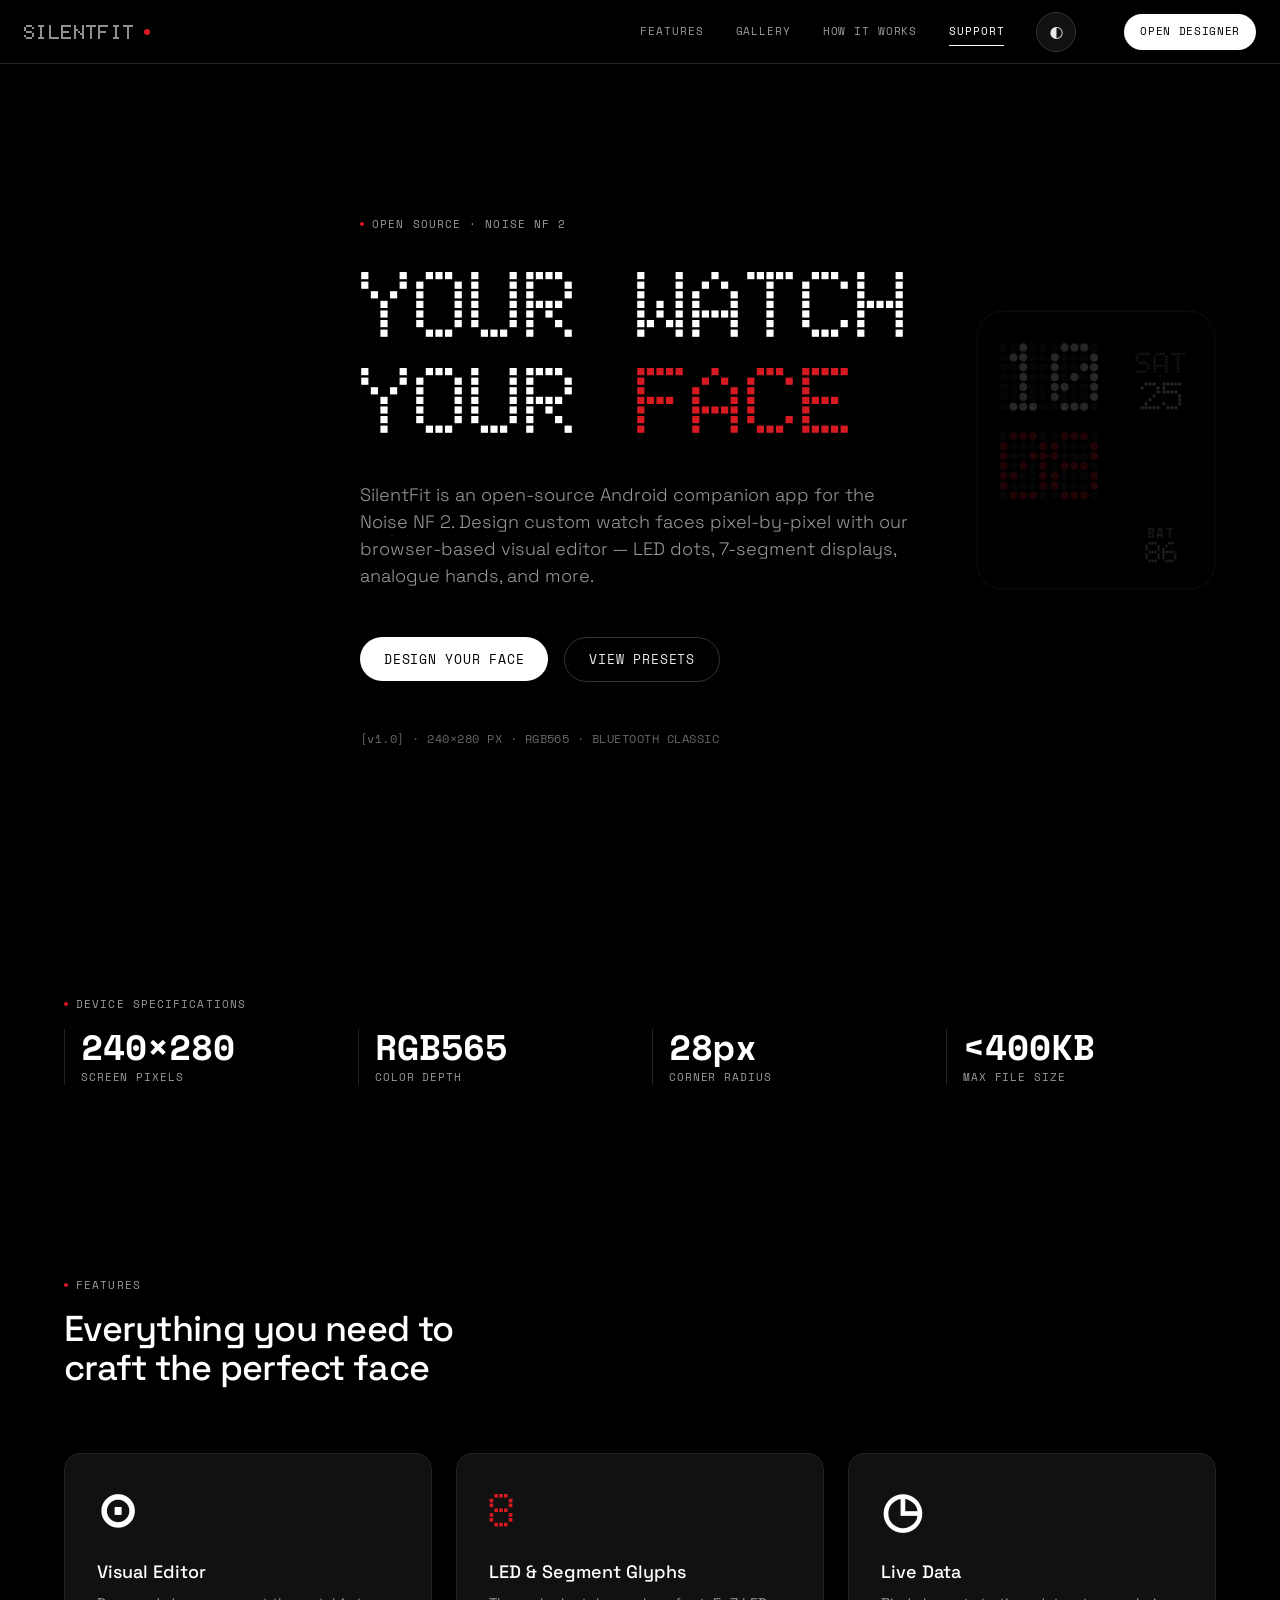
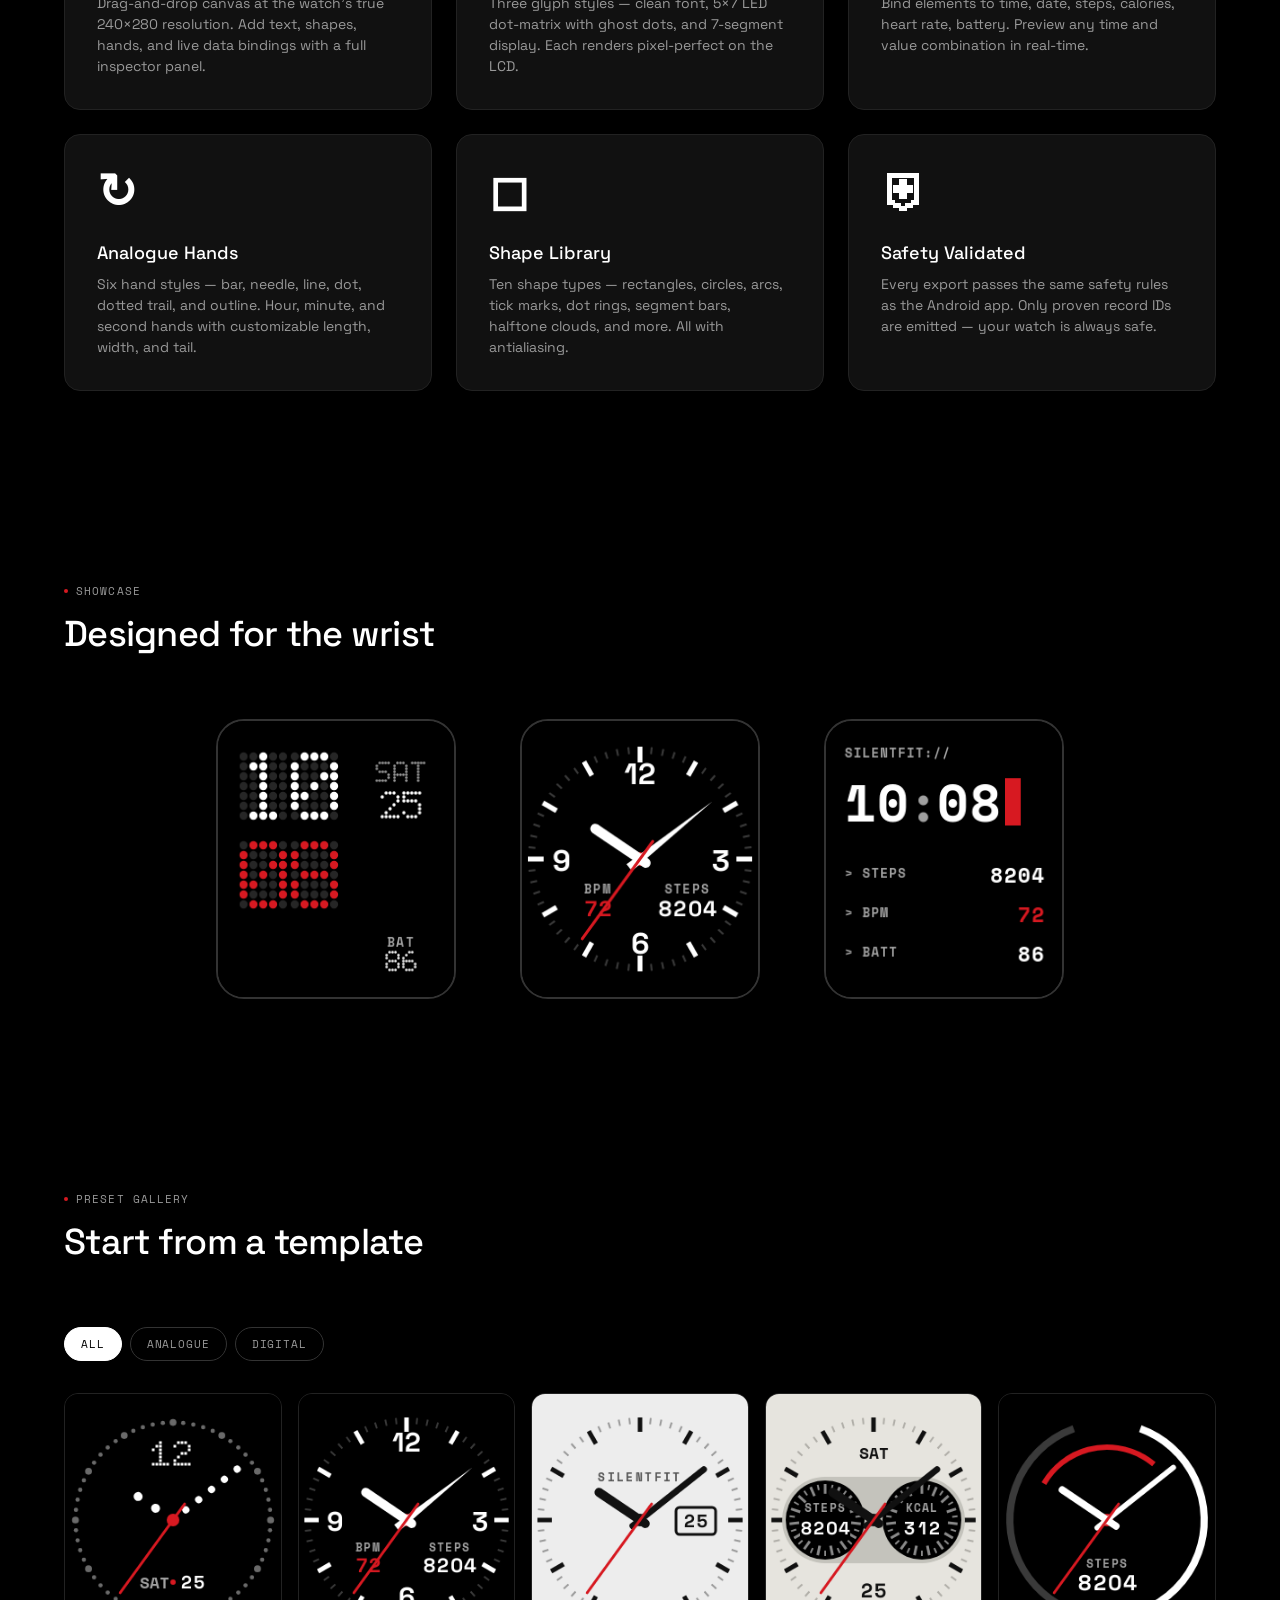
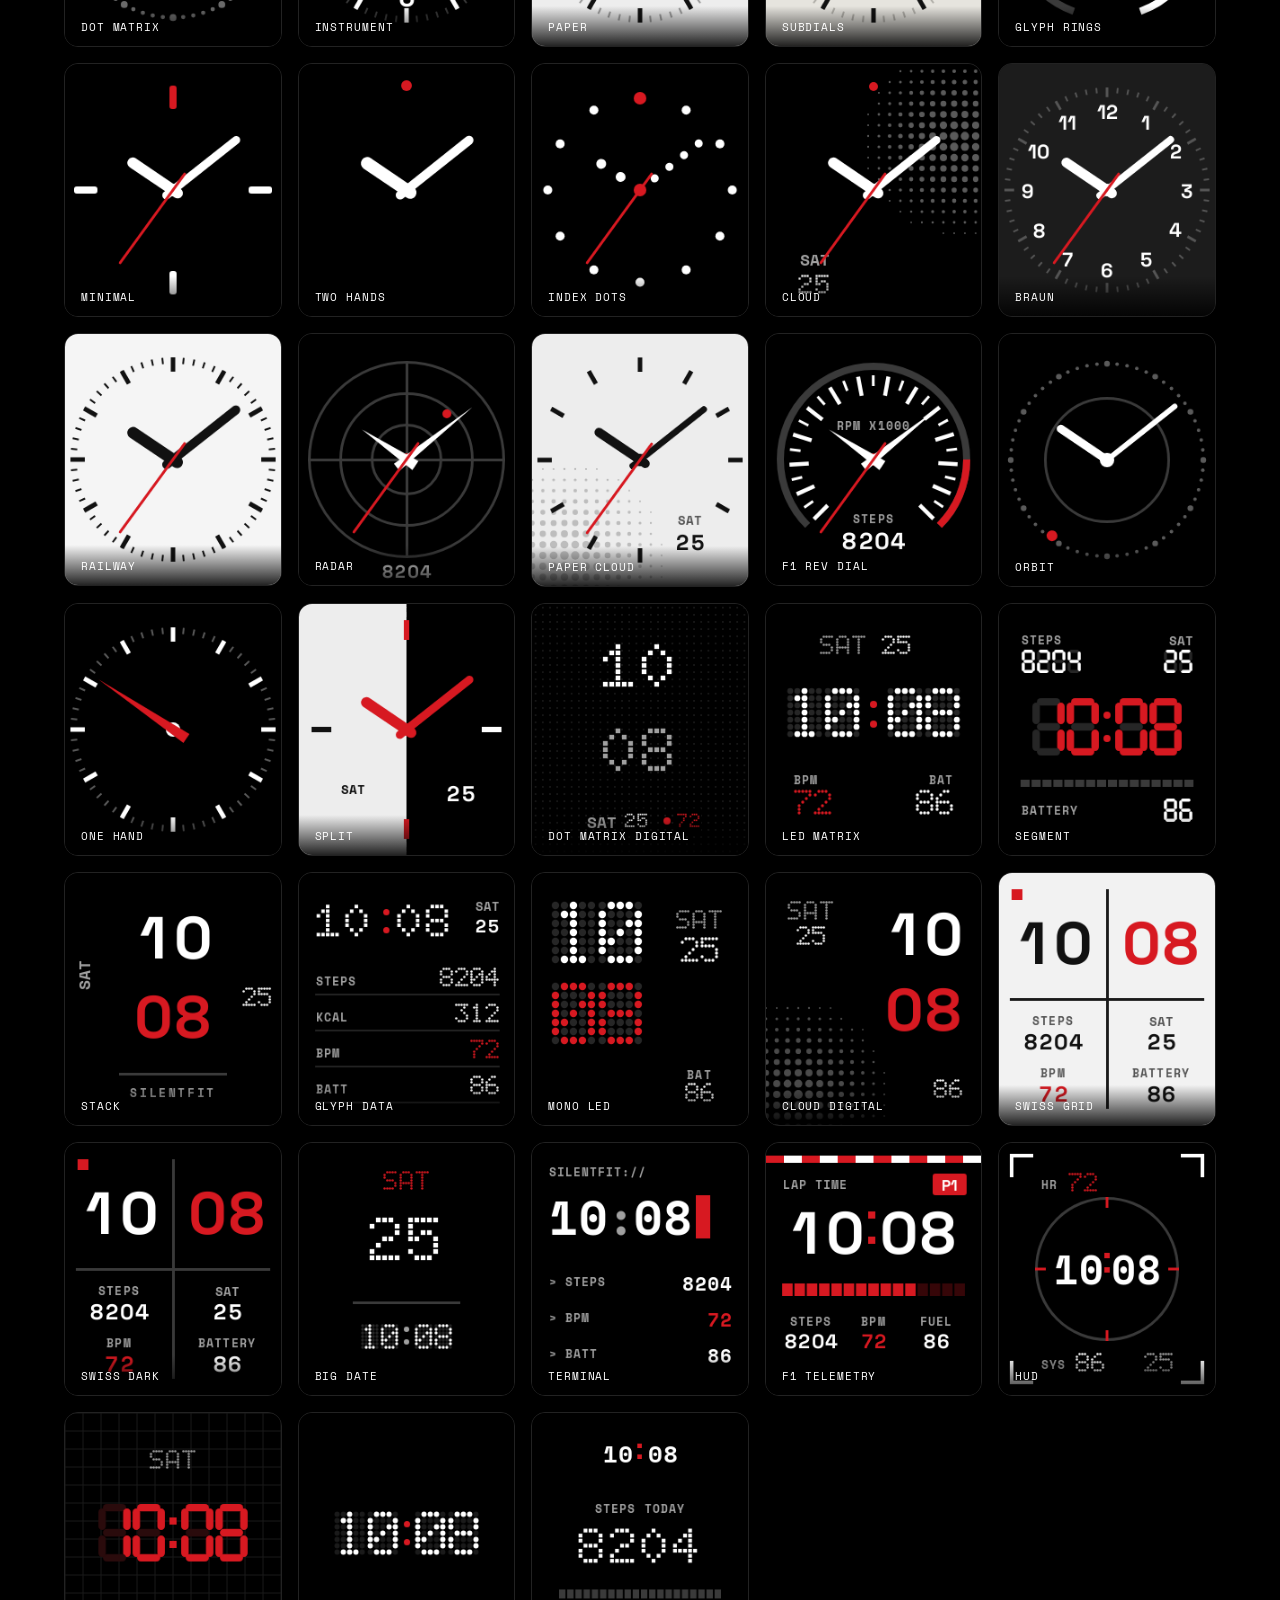
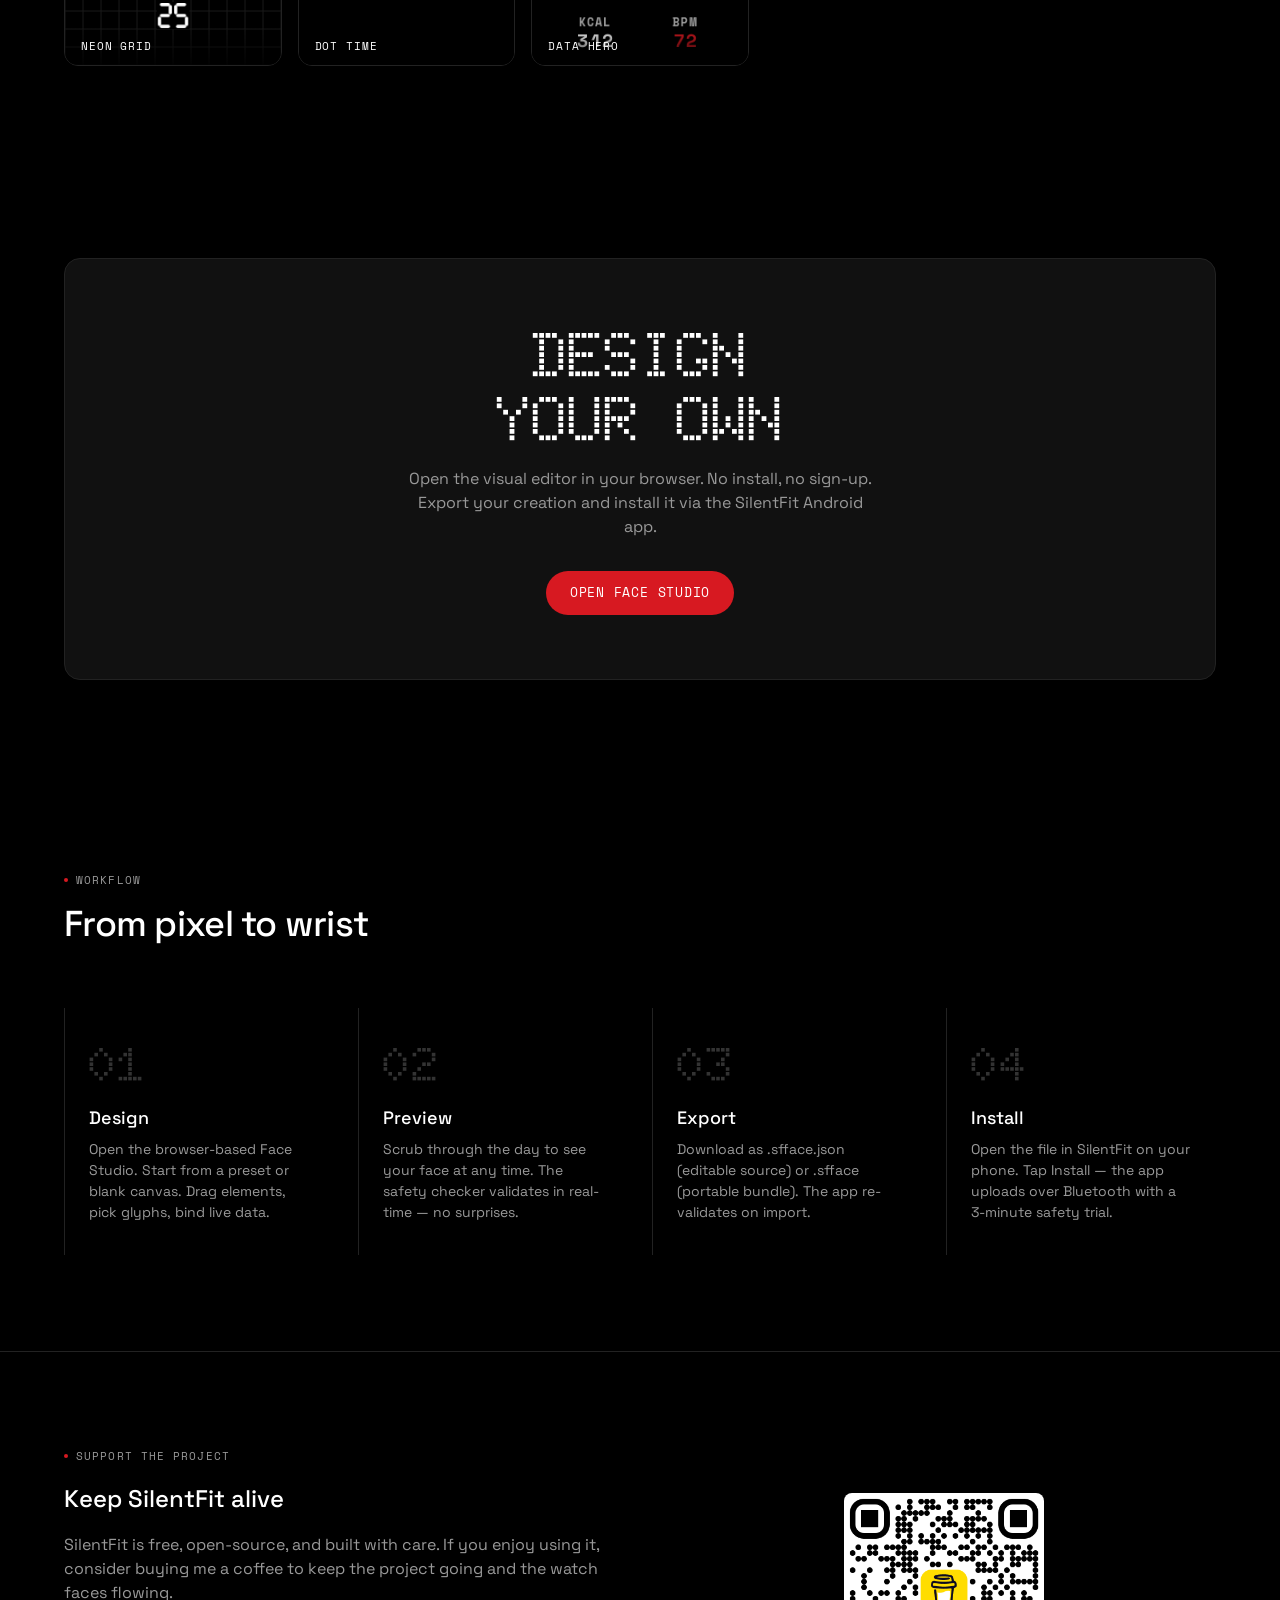
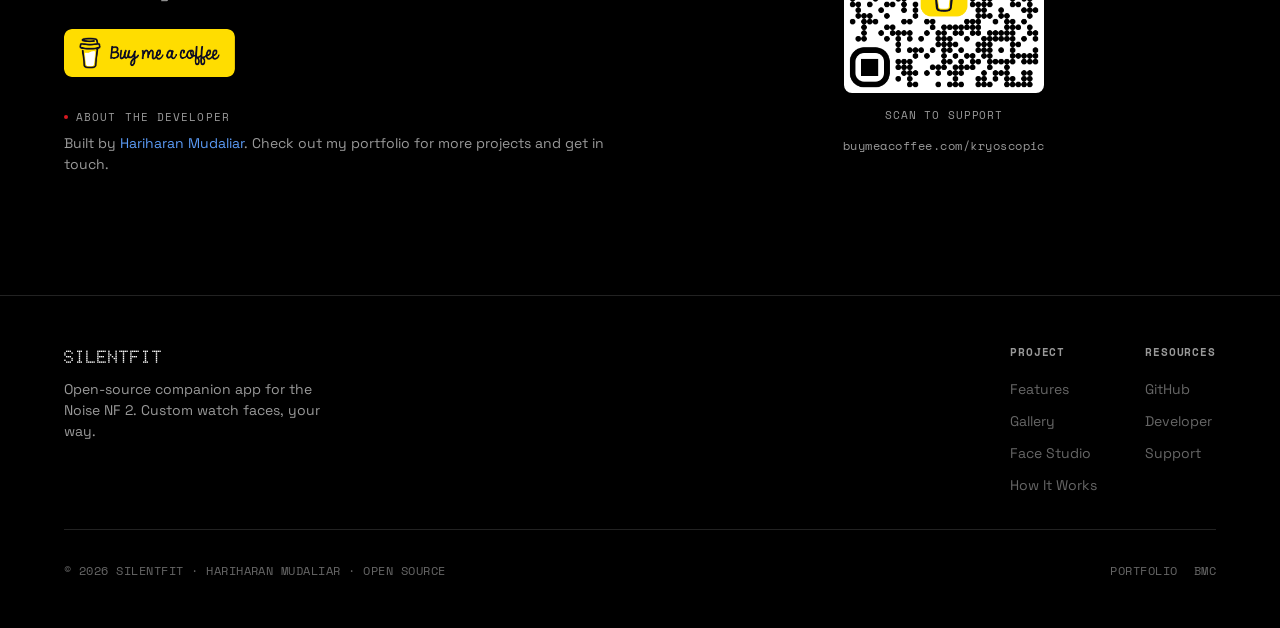
==== commit 520dc686: "Update bmc link" ====
--- a/docs/index.html
+++ b/docs/index.html
@@ -300,7 +300,7 @@
             SilentFit is free, open-source, and built with care. If you enjoy using it,
             consider buying me a coffee to keep the project going and the watch faces flowing.
           </p>
-          <a href="https://buymeacoffee.com/hariharanmudaliar" target="_blank" rel="noopener noreferrer">
+          <a href="https://buymeacoffee.com/kryoscopic" target="_blank" rel="noopener noreferrer">
             <img src="assets/img/bmc-button.png" alt="Buy Me a Coffee" class="bmc-button-img">
           </a>
 
@@ -319,7 +319,7 @@
         <div class="support-qr animate-on-scroll">
           <img src="assets/img/qr-code.png" alt="Buy Me a Coffee QR Code">
           <span class="label">SCAN TO SUPPORT</span>
-          <span class="caption">buymeacoffee.com/hariharanmudaliar</span>
+          <span class="caption">buymeacoffee.com/kryoscopic</span>
         </div>
       </div>
     </div>
@@ -352,7 +352,7 @@
             <ul>
               <li><a href="https://github.com/Ebullioscopic/SilentFit" target="_blank" rel="noopener noreferrer">GitHub</a></li>
               <li><a href="https://tinyurl.com/hariharanmudaliar" target="_blank" rel="noopener noreferrer">Developer</a></li>
-              <li><a href="https://buymeacoffee.com/hariharanmudaliar" target="_blank" rel="noopener noreferrer">Support</a></li>
+              <li><a href="https://buymeacoffee.com/kryoscopic" target="_blank" rel="noopener noreferrer">Support</a></li>
             </ul>
           </div>
         </div>
@@ -364,7 +364,7 @@
         </div>
         <div class="footer-social">
           <a href="https://tinyurl.com/hariharanmudaliar" target="_blank" rel="noopener noreferrer">PORTFOLIO</a>
-          <a href="https://buymeacoffee.com/hariharanmudaliar" target="_blank" rel="noopener noreferrer">BMC</a>
+          <a href="https://buymeacoffee.com/kryoscopic" target="_blank" rel="noopener noreferrer">BMC</a>
         </div>
       </div>
     </div>
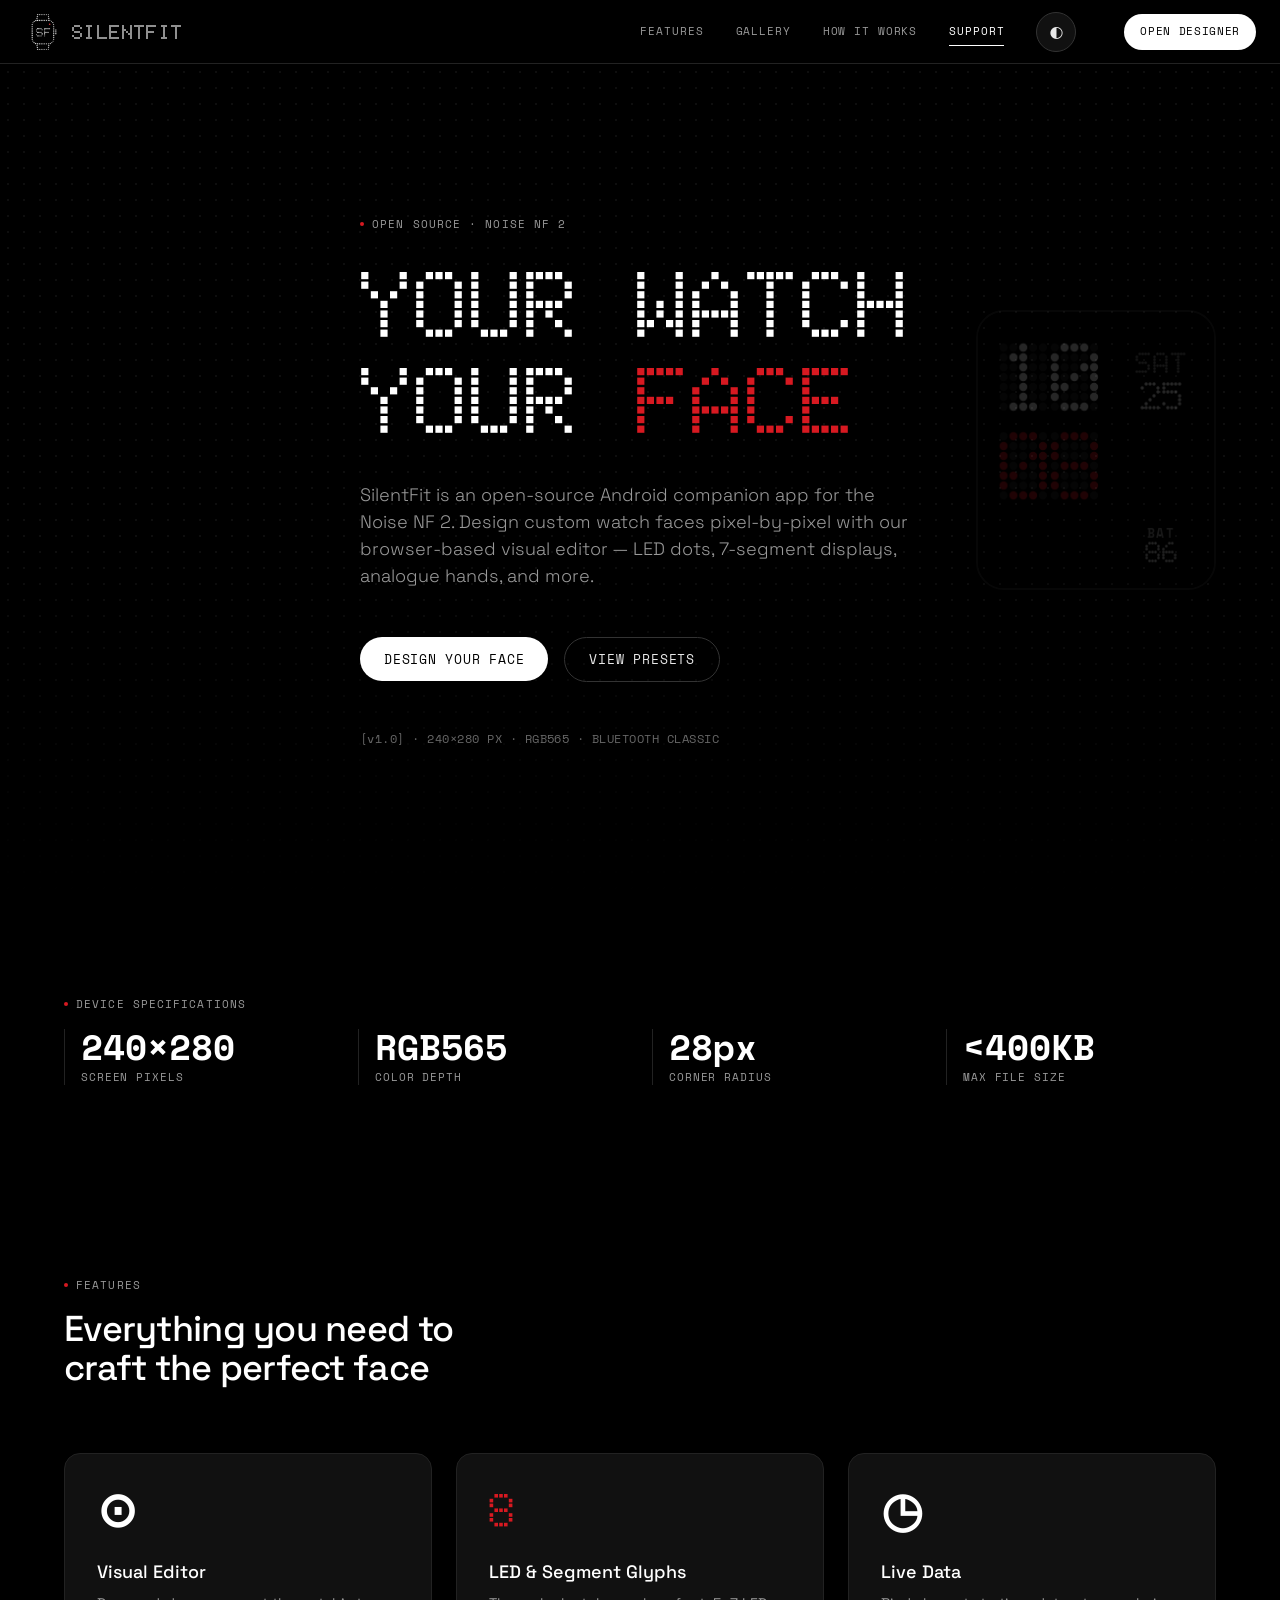
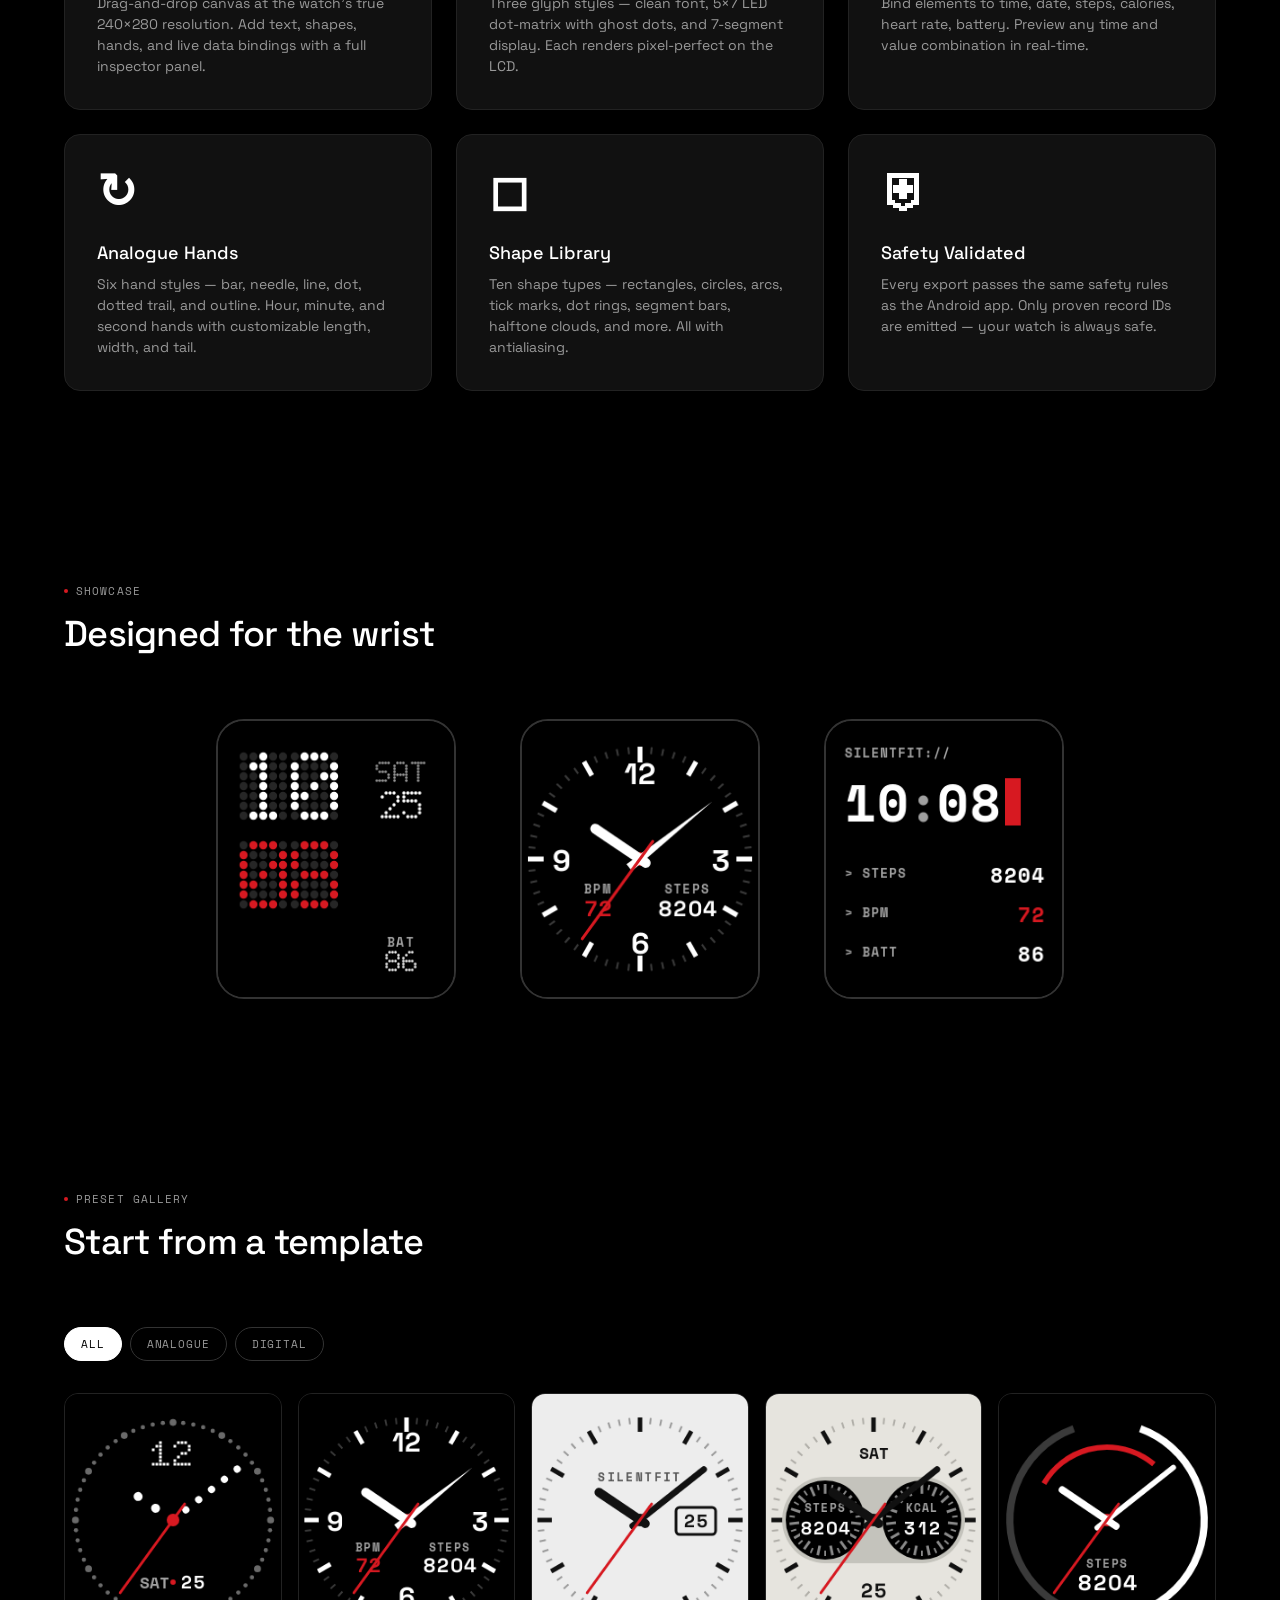
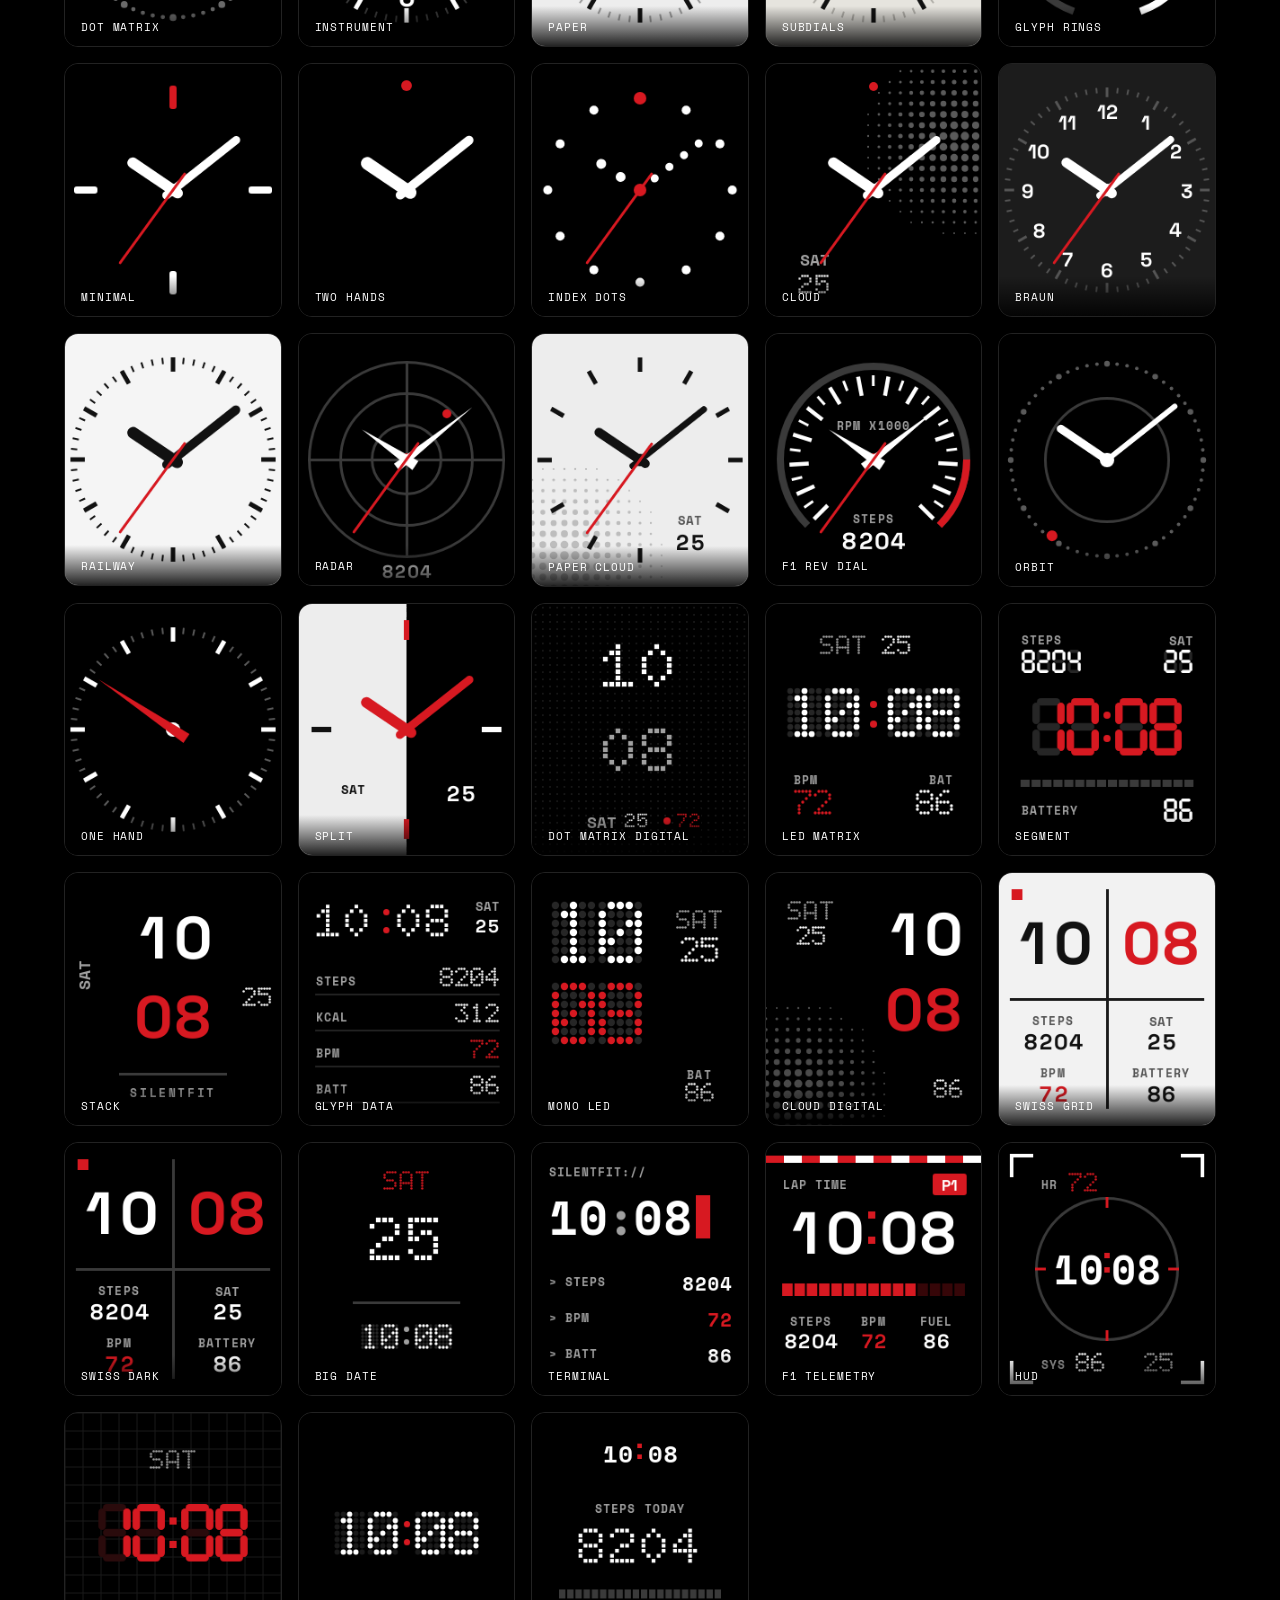
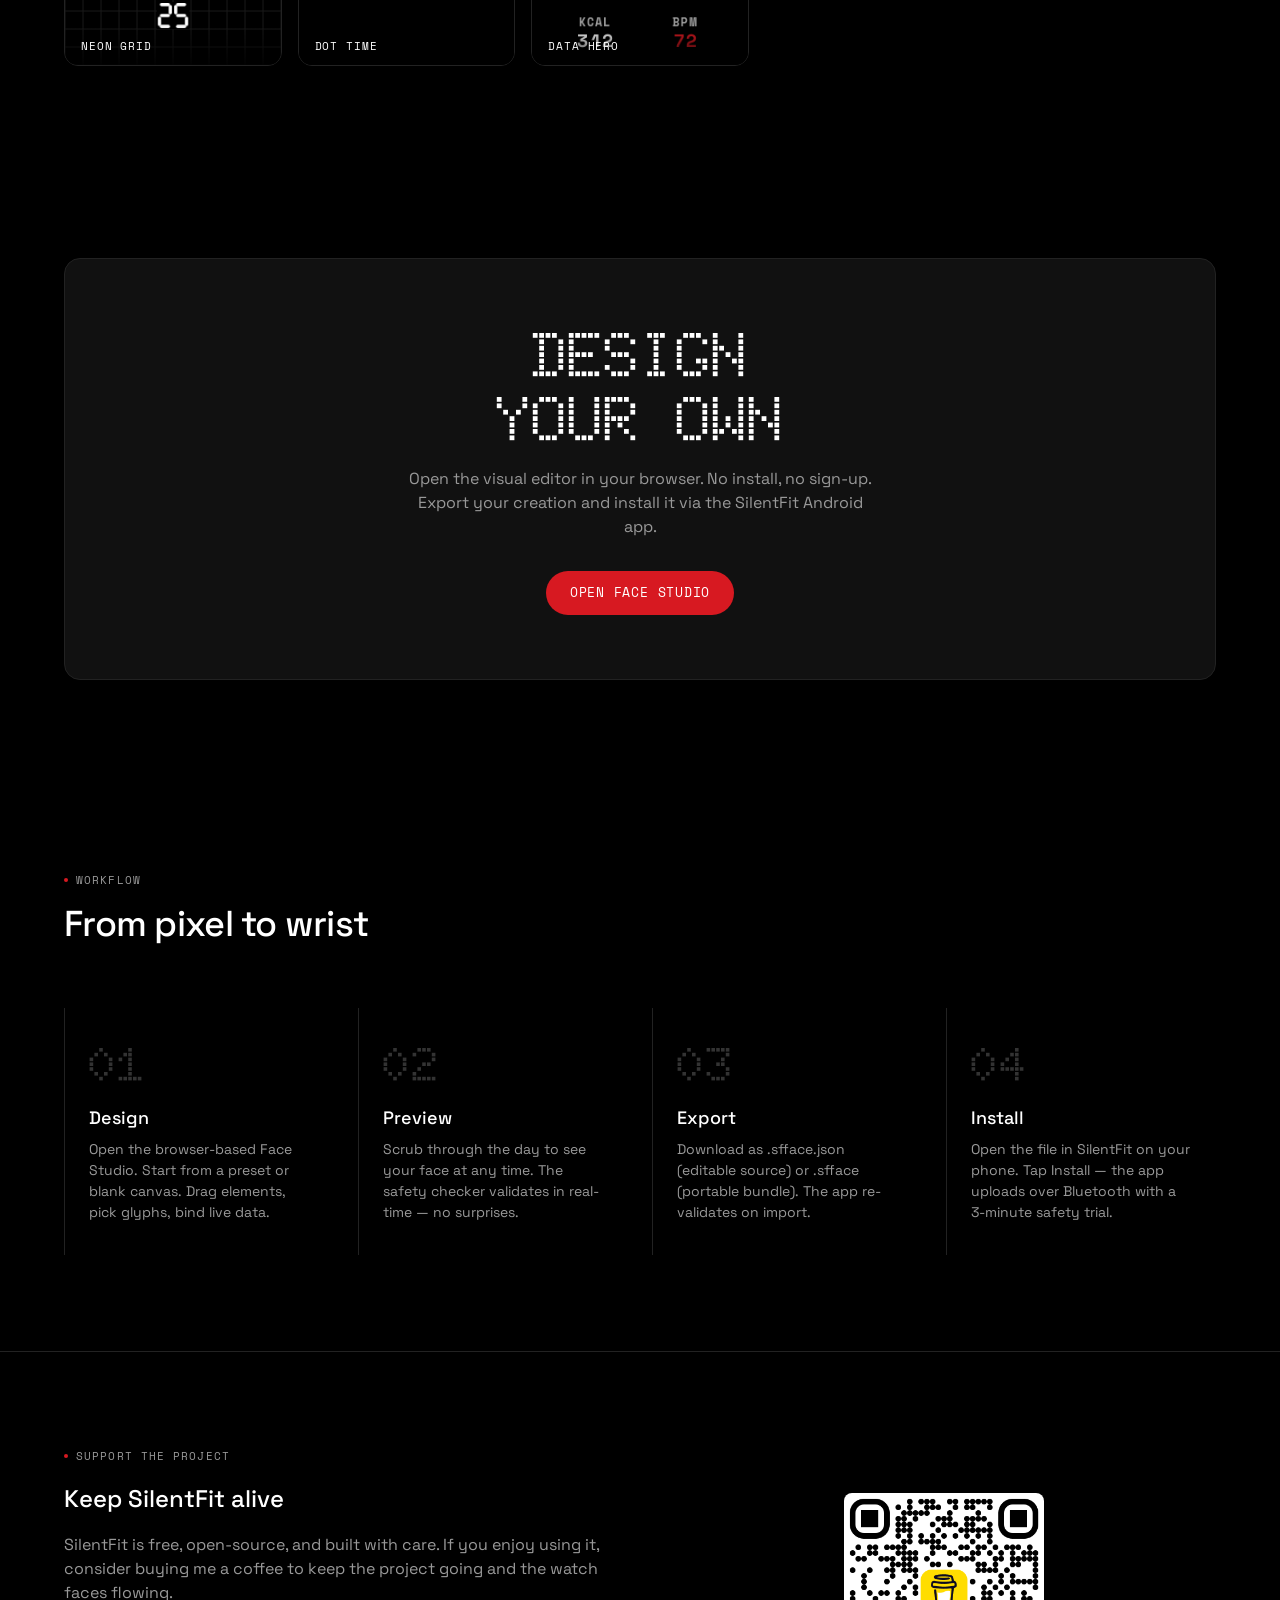
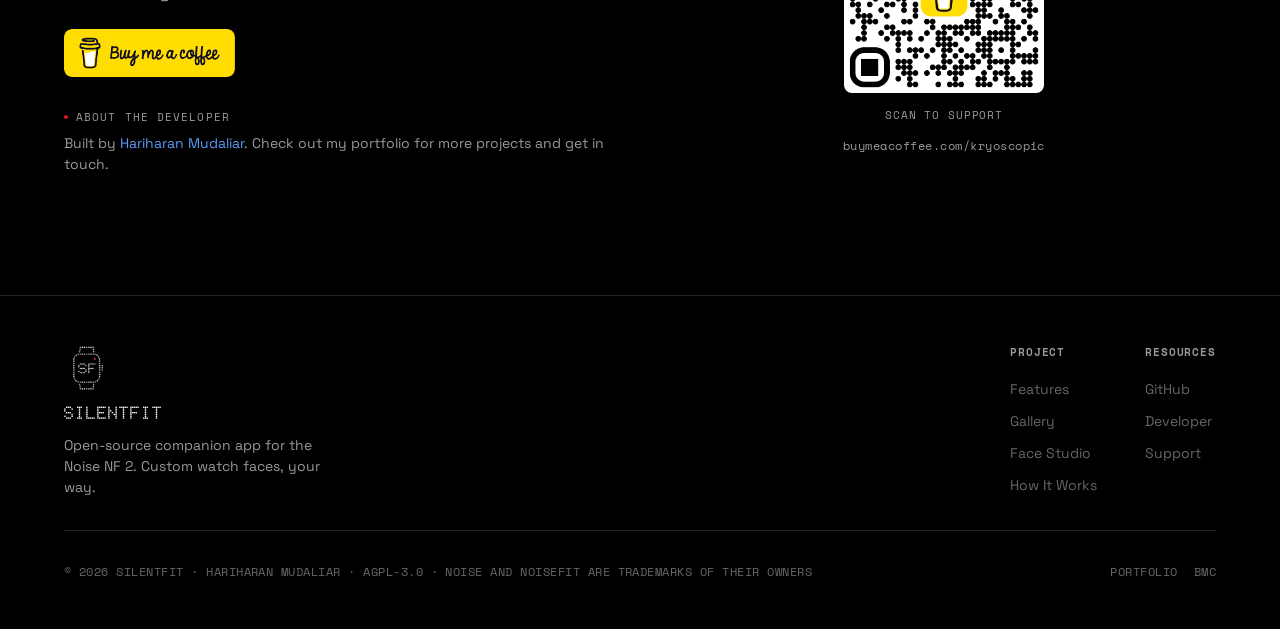
==== commit 0105b13c: "AGPL-3.0 licence, copyright and trademark notice, state logos, support links in settings" ====
--- a/docs/index.html
+++ b/docs/index.html
@@ -12,9 +12,10 @@
   <meta property="og:title" content="SilentFit — Custom Watch Faces for Noise NF 2">
   <meta property="og:description" content="Design custom watch faces for your Noise NF 2 smart watch with our visual editor.">
   <meta property="og:type" content="website">
-
-  <!-- Favicon (dot-matrix S) -->
-  <link rel="icon" href="data:image/svg+xml,<svg xmlns='http://www.w3.org/2000/svg' viewBox='0 0 100 100'><text y='.9em' font-size='90'>⊙</text></svg>">
+  <meta property="og:image" content="assets/img/logo-dark.png">
+
+  <link rel="icon" type="image/png" href="assets/img/favicon-64.png">
+  <link rel="apple-touch-icon" href="assets/img/apple-touch-icon.png">
 
   <!-- Styles -->
   <link rel="stylesheet" href="css/base.css">
@@ -26,8 +27,9 @@
   <nav class="nav" id="nav">
     <div class="nav-inner">
       <a href="#" class="nav-brand">
+        <img src="assets/img/mark-dark.png" alt="" width="40" height="40" class="brand-mark brand-mark-dark">
+        <img src="assets/img/mark-light.png" alt="" width="40" height="40" class="brand-mark brand-mark-light">
         <span class="nav-brand-text">SILENTFIT</span>
-        <span class="nav-brand-dot"></span>
       </a>
 
       <div class="nav-links" id="nav-links">
@@ -330,6 +332,8 @@
     <div class="container">
       <div class="footer-inner">
         <div class="footer-brand">
+          <img src="assets/img/mark-dark.png" alt="" width="48" height="48" class="brand-mark brand-mark-dark">
+          <img src="assets/img/mark-light.png" alt="" width="48" height="48" class="brand-mark brand-mark-light">
           <div class="footer-brand-name">SILENTFIT</div>
           <div class="footer-brand-desc">
             Open-source companion app for the Noise NF 2.
@@ -360,7 +364,7 @@
 
       <div class="footer-bottom">
         <div class="footer-copyright">
-          © 2026 SILENTFIT · HARIHARAN MUDALIAR · OPEN SOURCE
+          © 2026 SILENTFIT · HARIHARAN MUDALIAR · AGPL-3.0 · NOISE AND NOISEFIT ARE TRADEMARKS OF THEIR OWNERS
         </div>
         <div class="footer-social">
           <a href="https://tinyurl.com/hariharanmudaliar" target="_blank" rel="noopener noreferrer">PORTFOLIO</a>
--- a/docs/css/base.css
+++ b/docs/css/base.css
@@ -271,3 +271,9 @@
   white-space: nowrap;
   border-width: 0;
 }
+
+/* Brand mark: white dots on dark, black dots on light. */
+.brand-mark { display: inline-block; flex: none; }
+.brand-mark-light { display: none; }
+[data-theme="light"] .brand-mark-dark { display: none; }
+[data-theme="light"] .brand-mark-light { display: inline-block; }
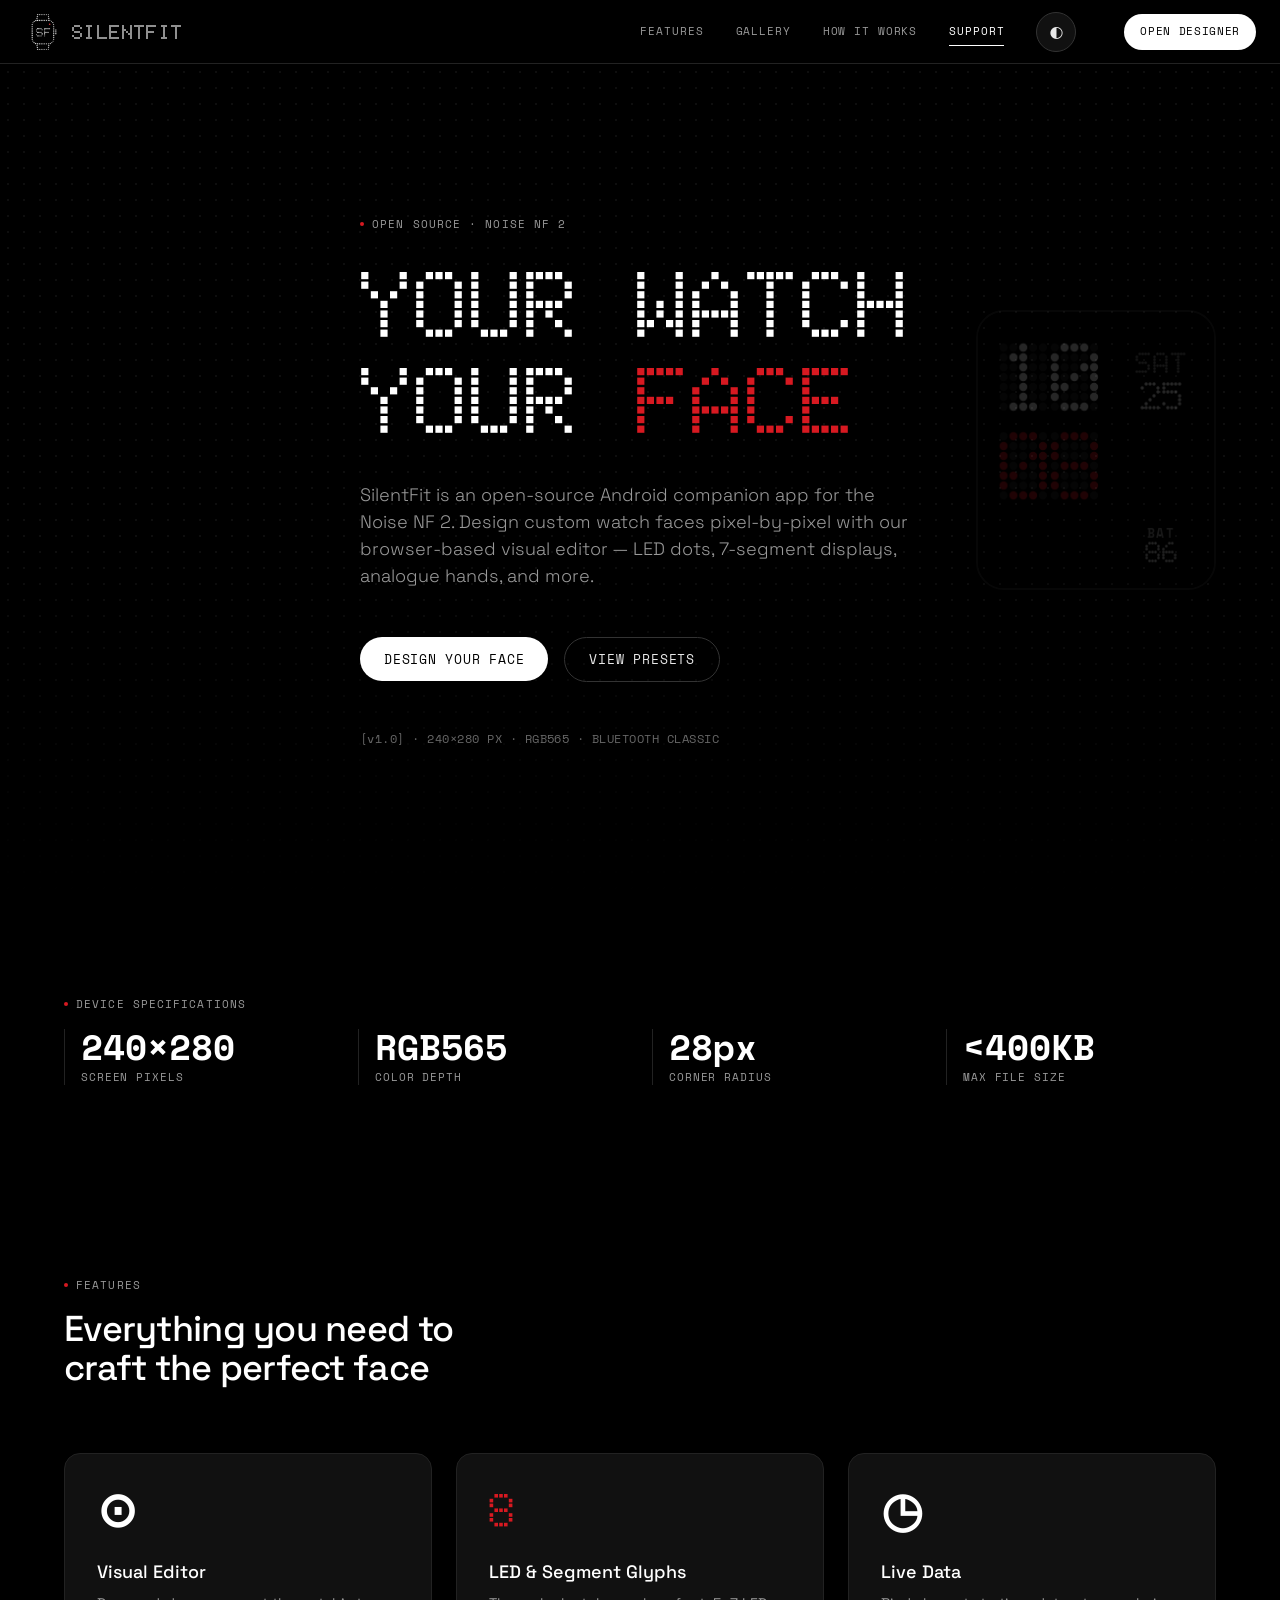
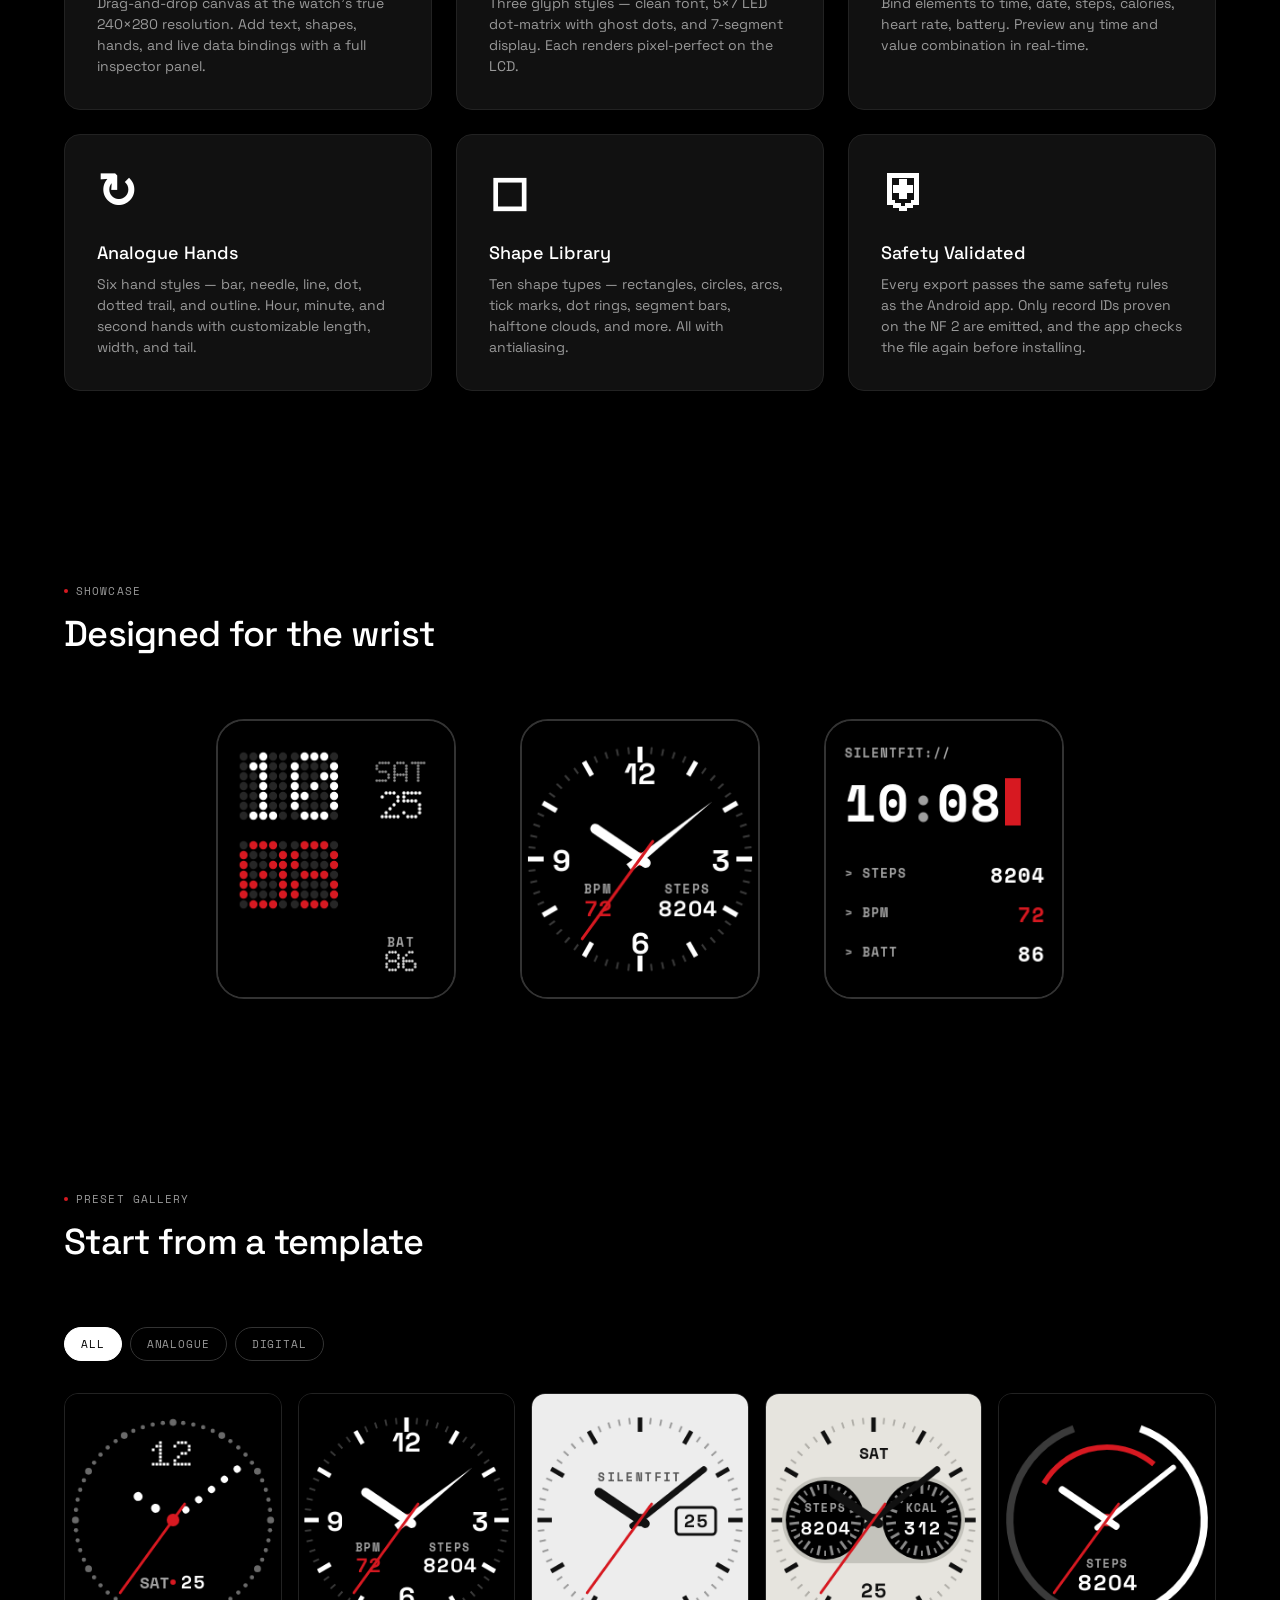
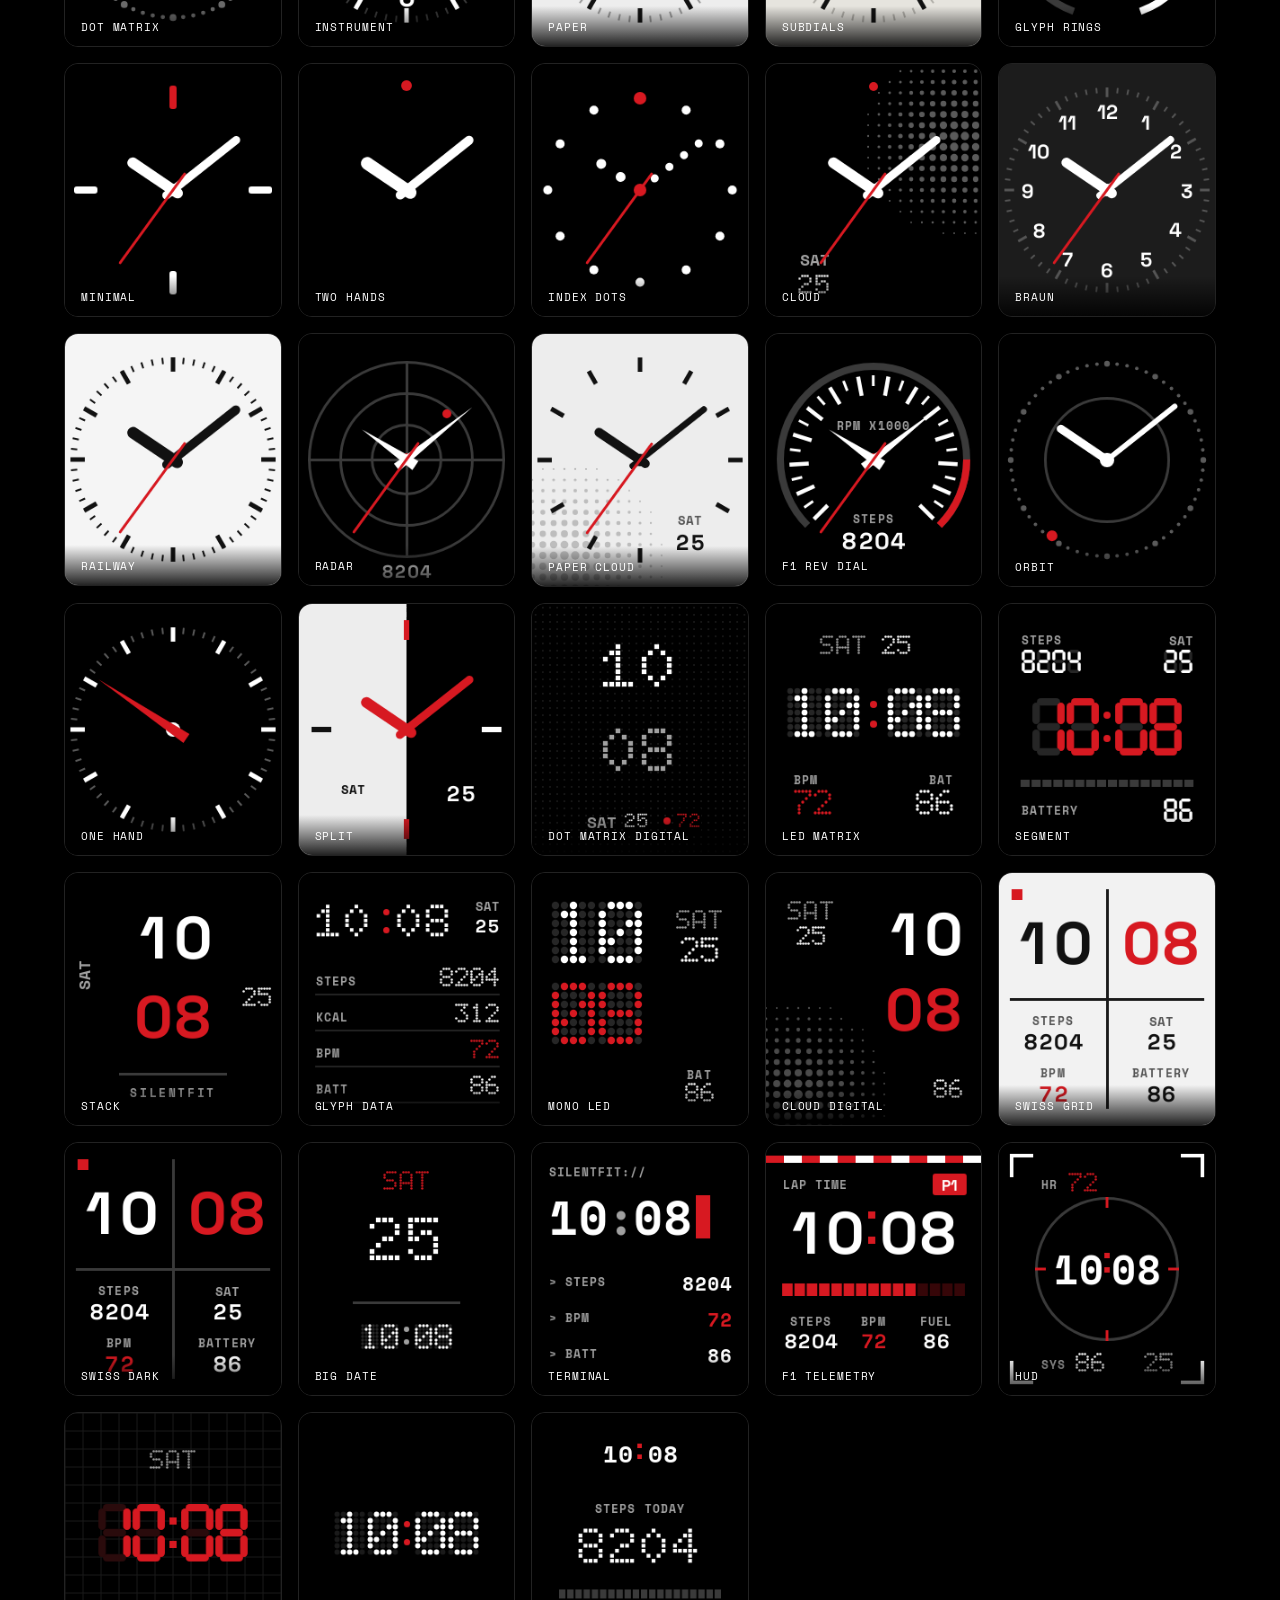
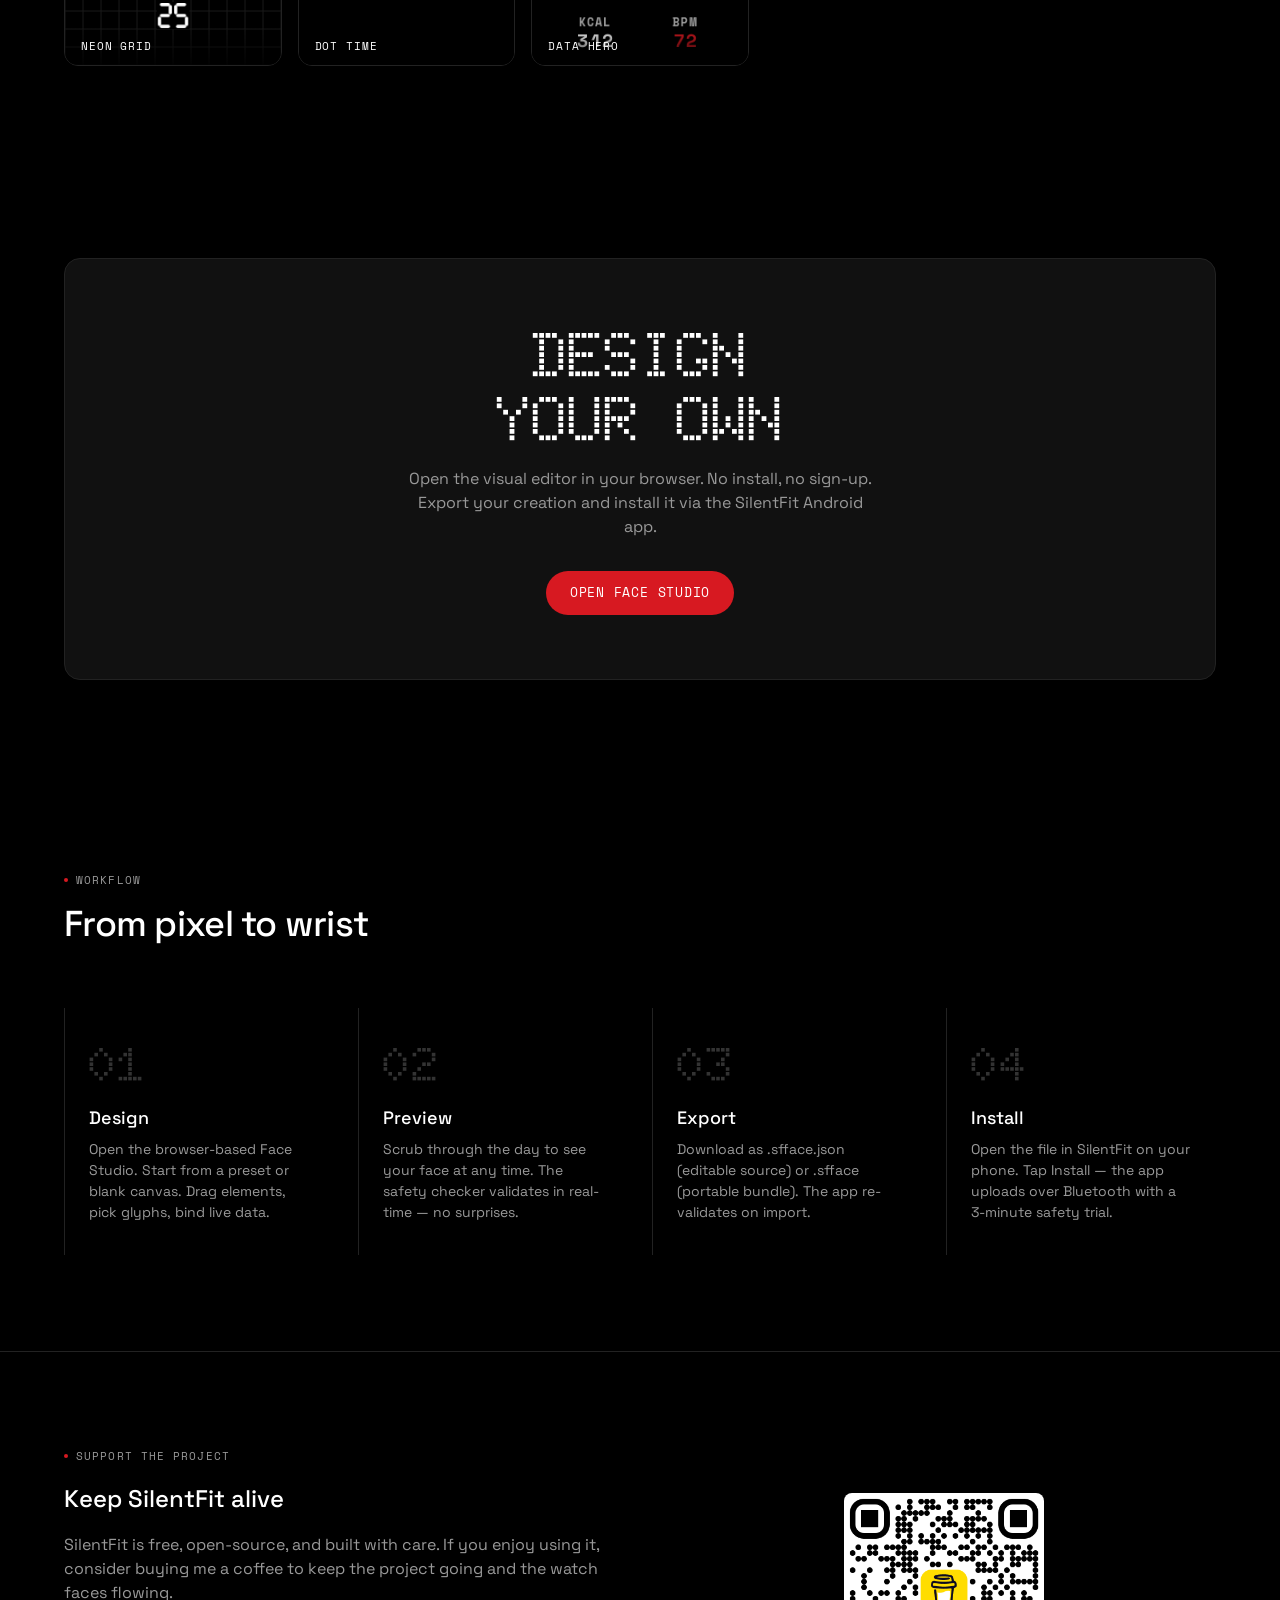
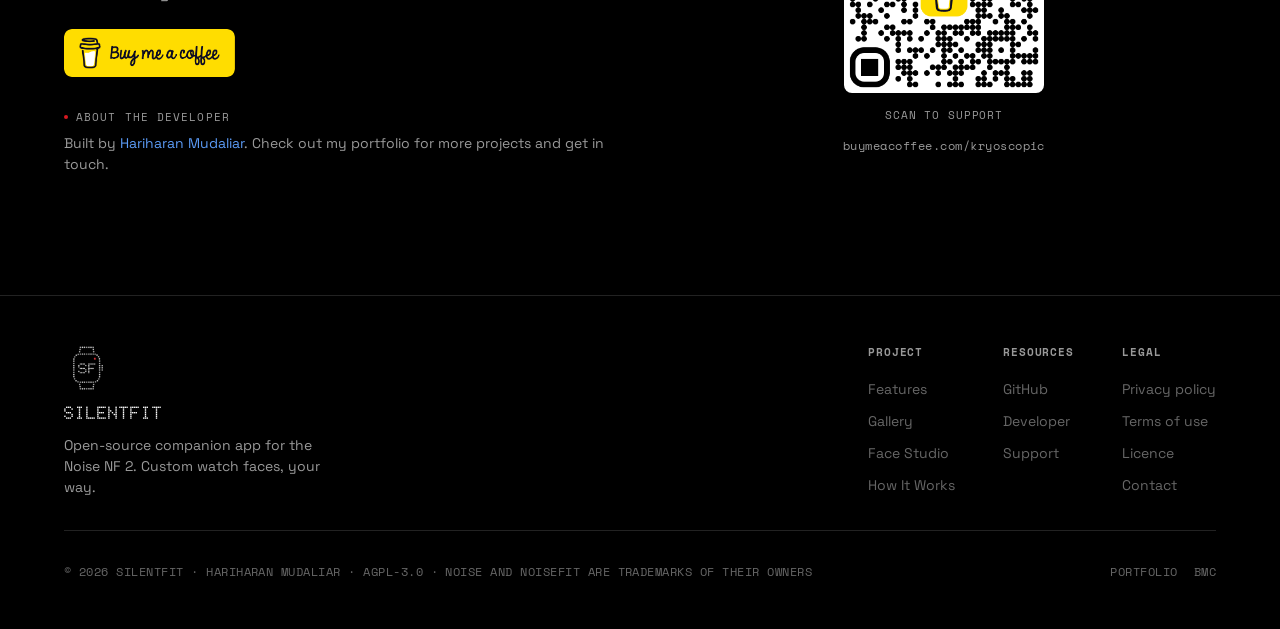
==== commit 3f1b964d: "Google Play readiness: play flavour without SMS, privacy policy and terms, notification-access discl" ====
--- a/docs/index.html
+++ b/docs/index.html
@@ -185,7 +185,7 @@
           <div class="feature-title">Safety Validated</div>
           <div class="feature-desc">
             Every export passes the same safety rules as the Android app.
-            Only proven record IDs are emitted — your watch is always safe.
+            Only record IDs proven on the NF 2 are emitted, and the app checks the file again before installing.
           </div>
         </div>
       </div>
@@ -359,6 +359,15 @@
               <li><a href="https://buymeacoffee.com/kryoscopic" target="_blank" rel="noopener noreferrer">Support</a></li>
             </ul>
           </div>
+          <div class="footer-column">
+            <h4>LEGAL</h4>
+            <ul>
+              <li><a href="privacy.html">Privacy policy</a></li>
+              <li><a href="terms.html">Terms of use</a></li>
+              <li><a href="https://github.com/Ebullioscopic/SilentFit/blob/main/LICENSE" target="_blank" rel="noopener noreferrer">Licence</a></li>
+              <li><a href="mailto:hrhn.mudaliar251@gmail.com">Contact</a></li>
+            </ul>
+          </div>
         </div>
       </div>
 
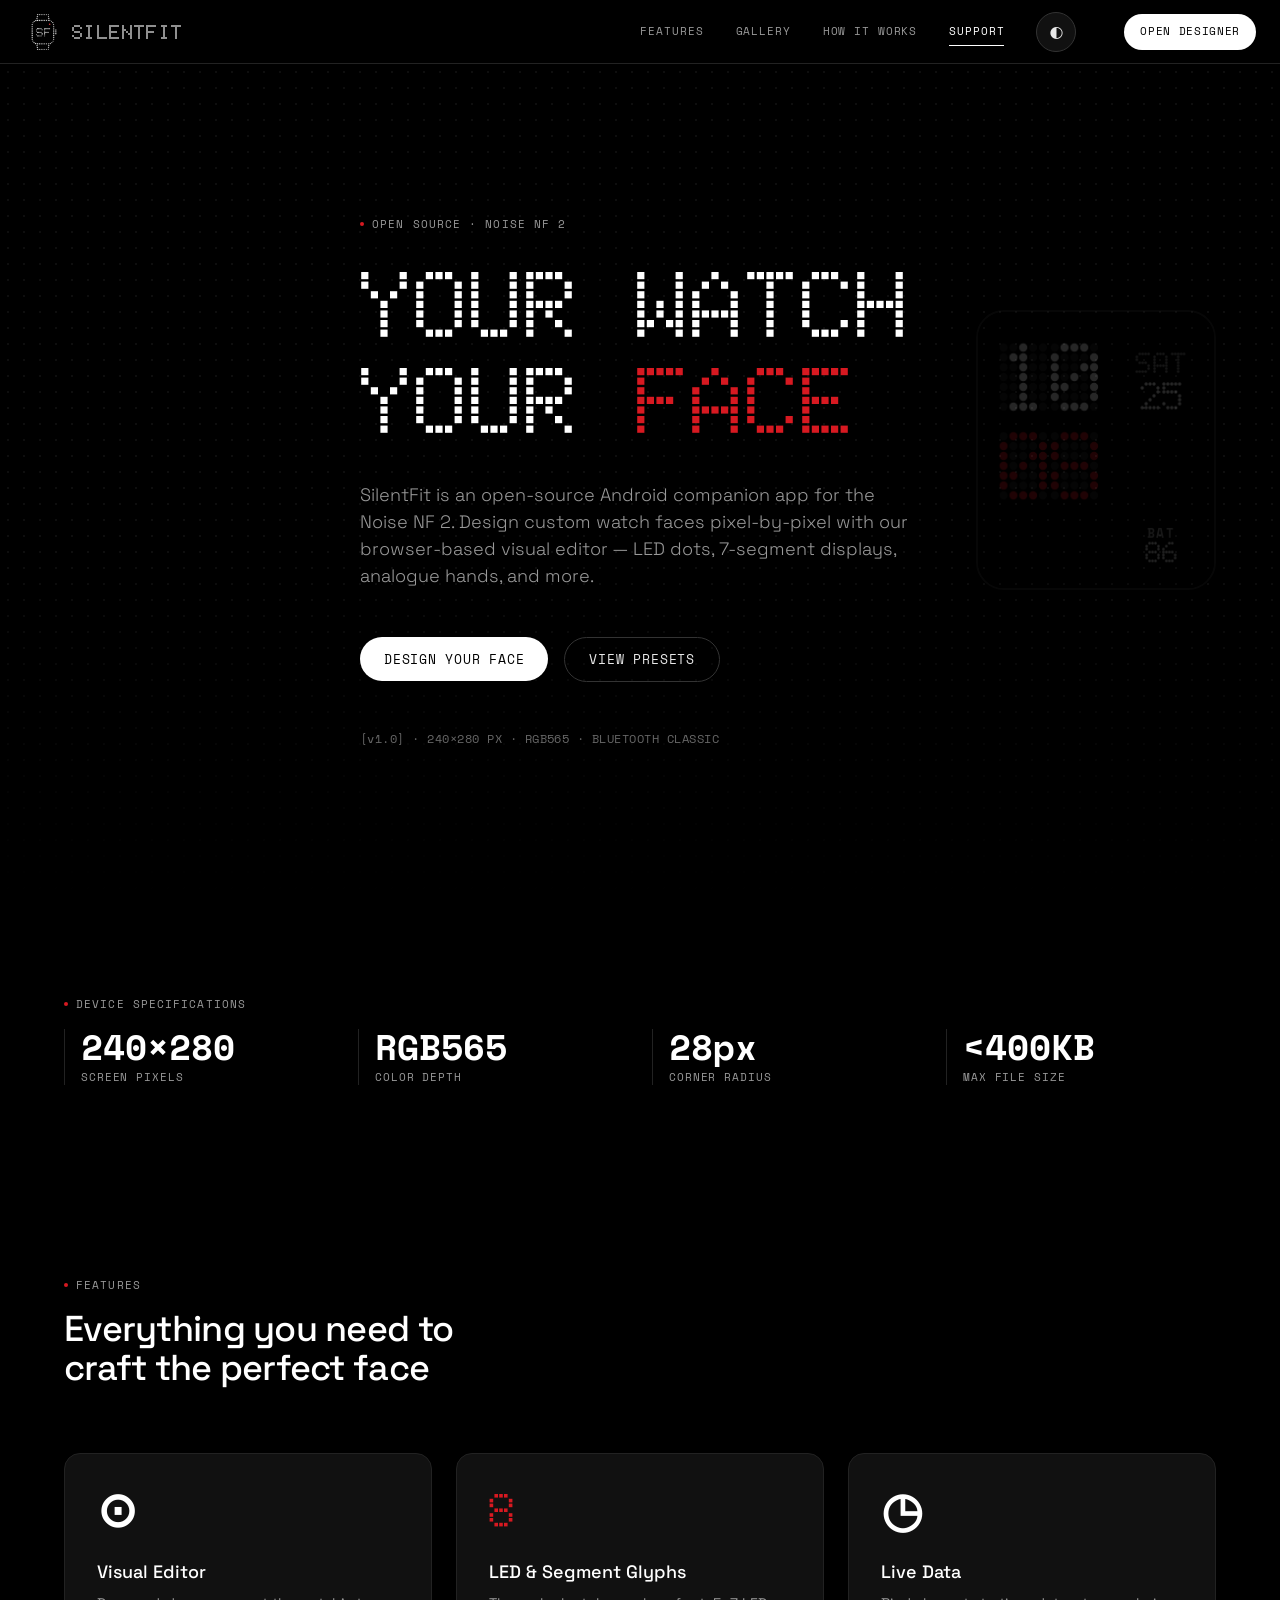
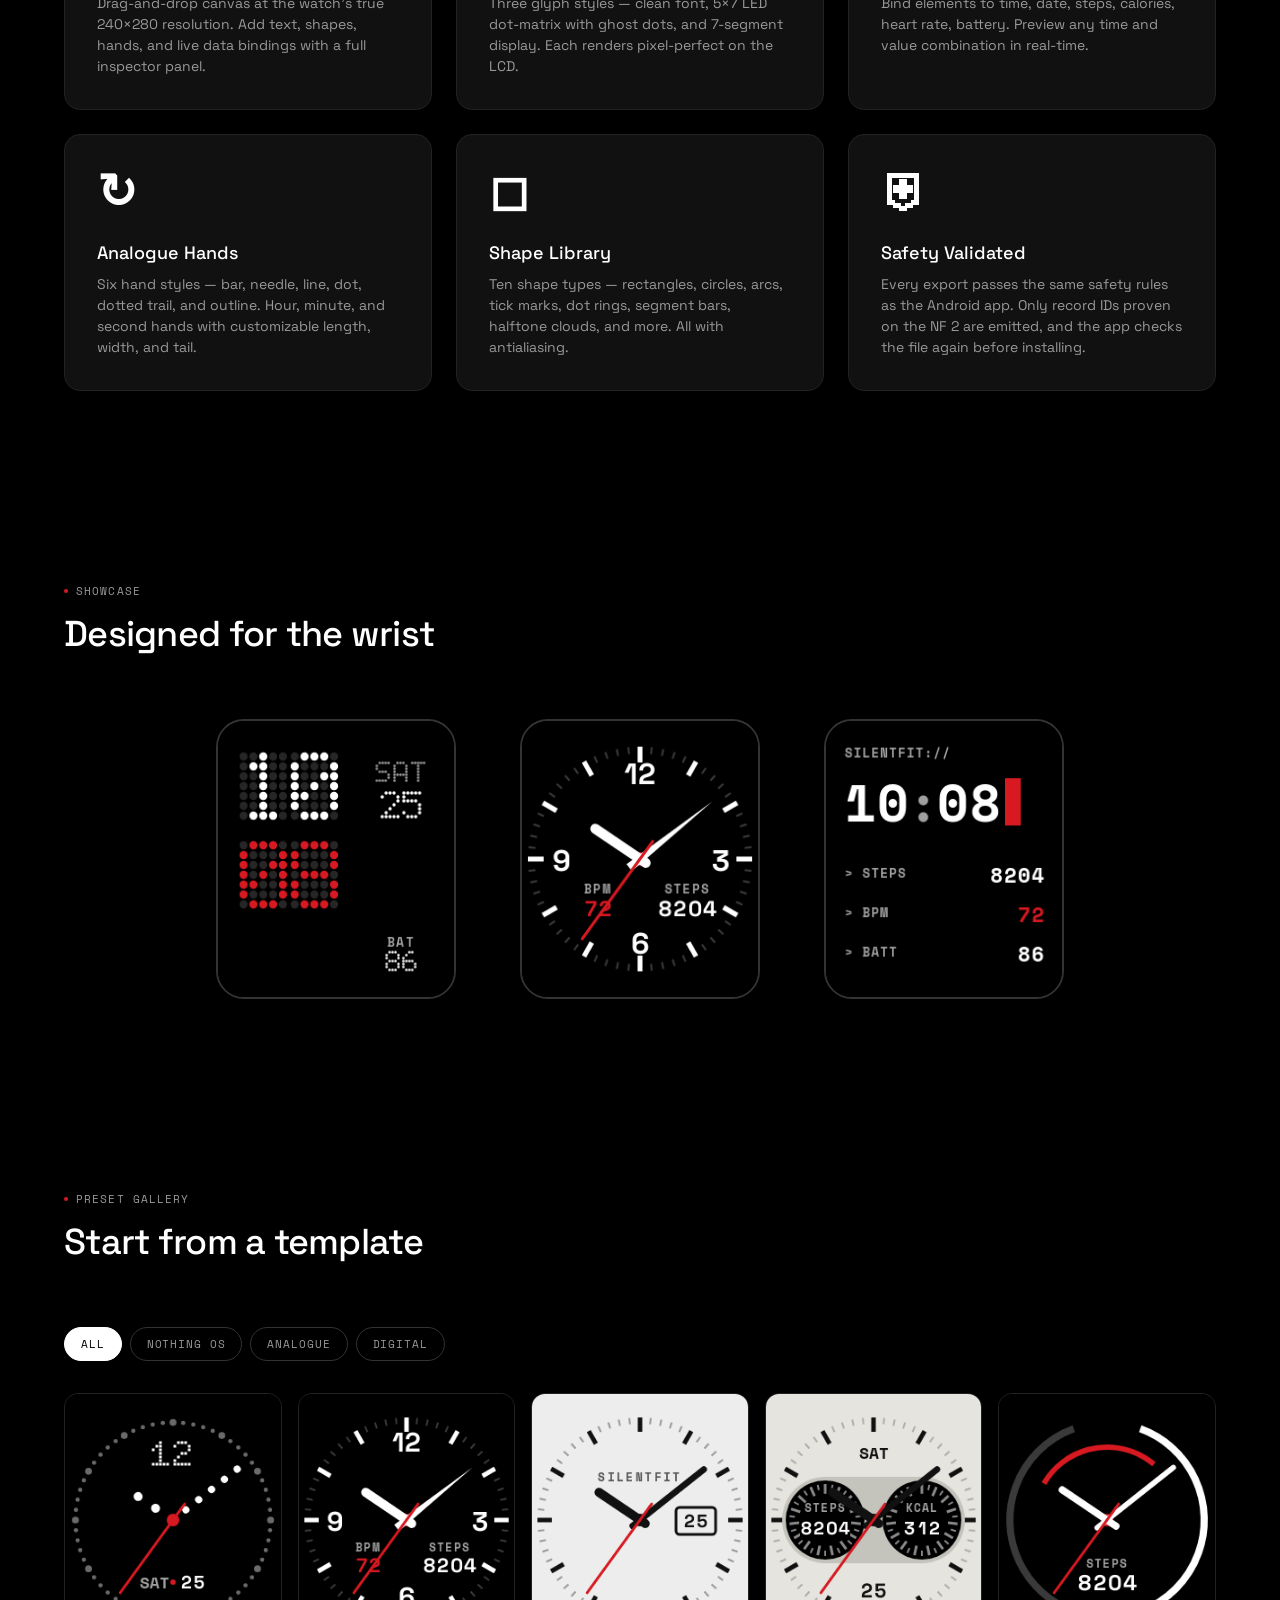
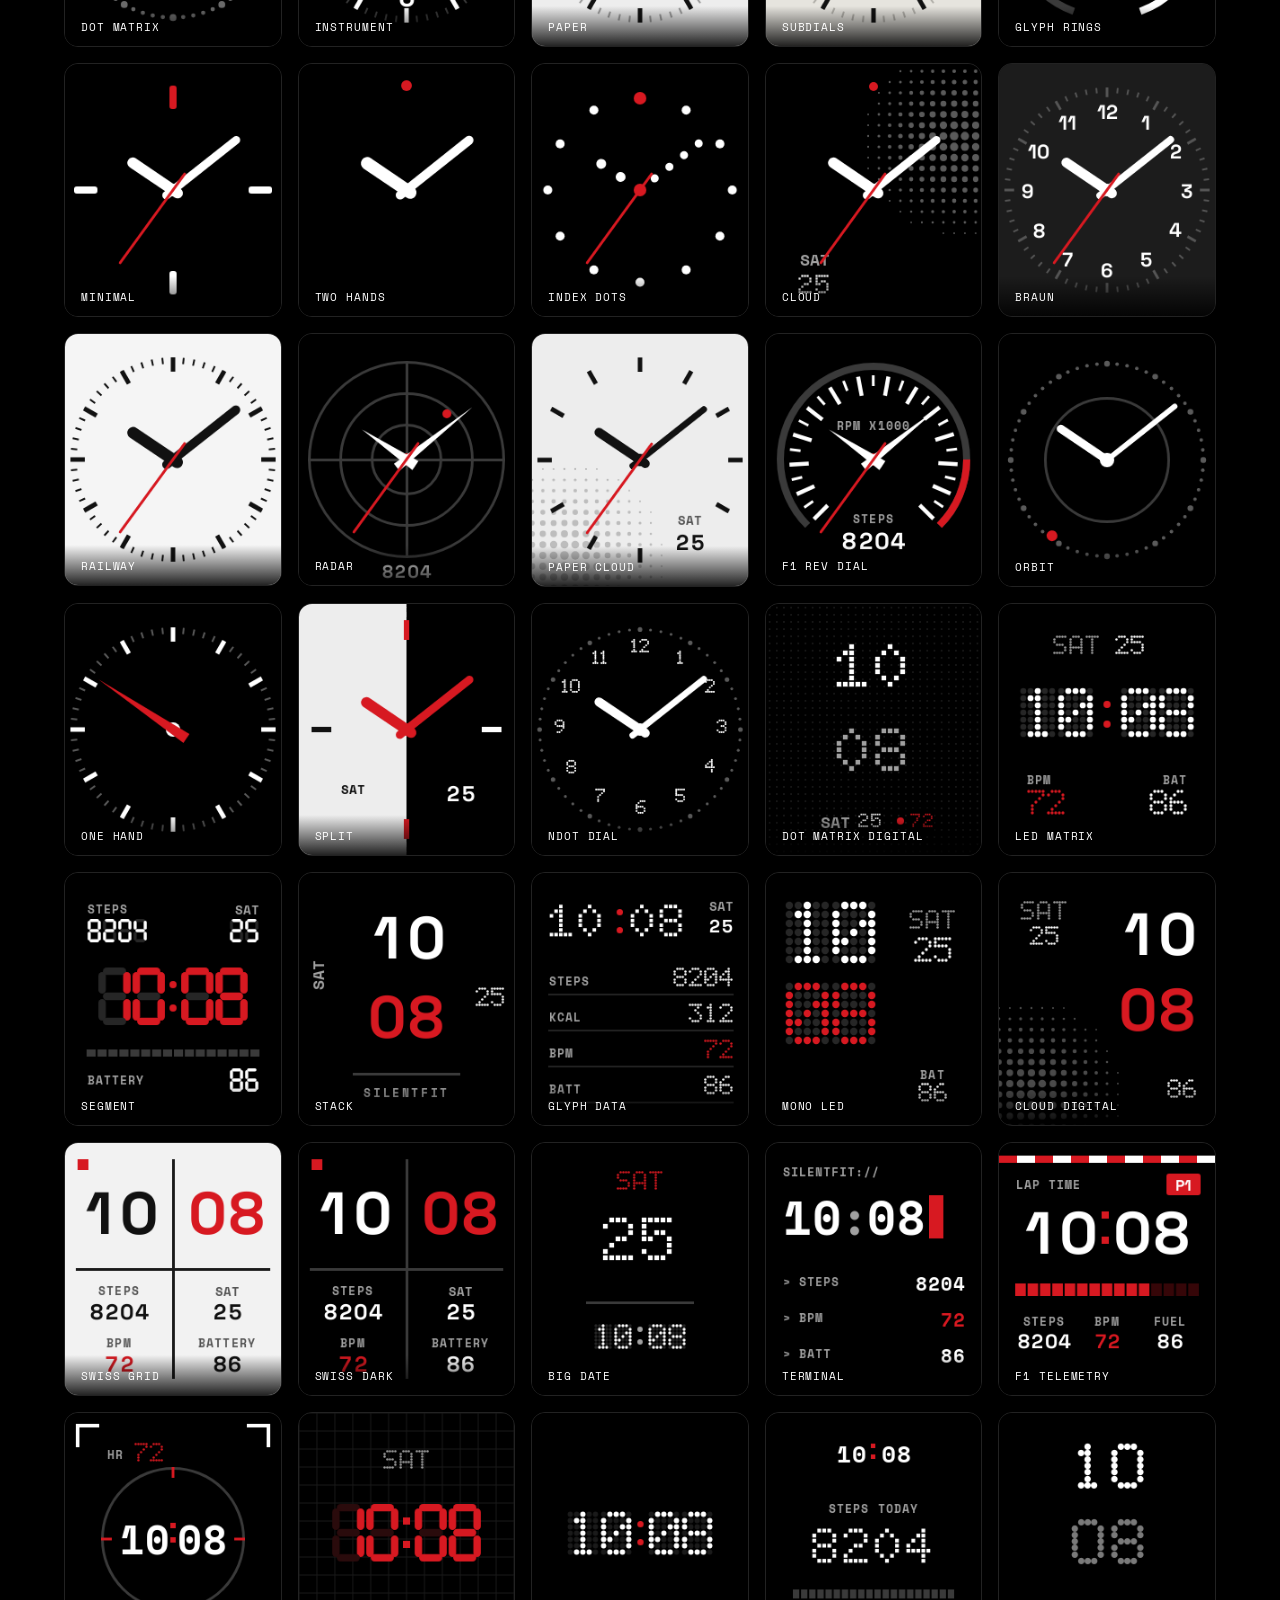
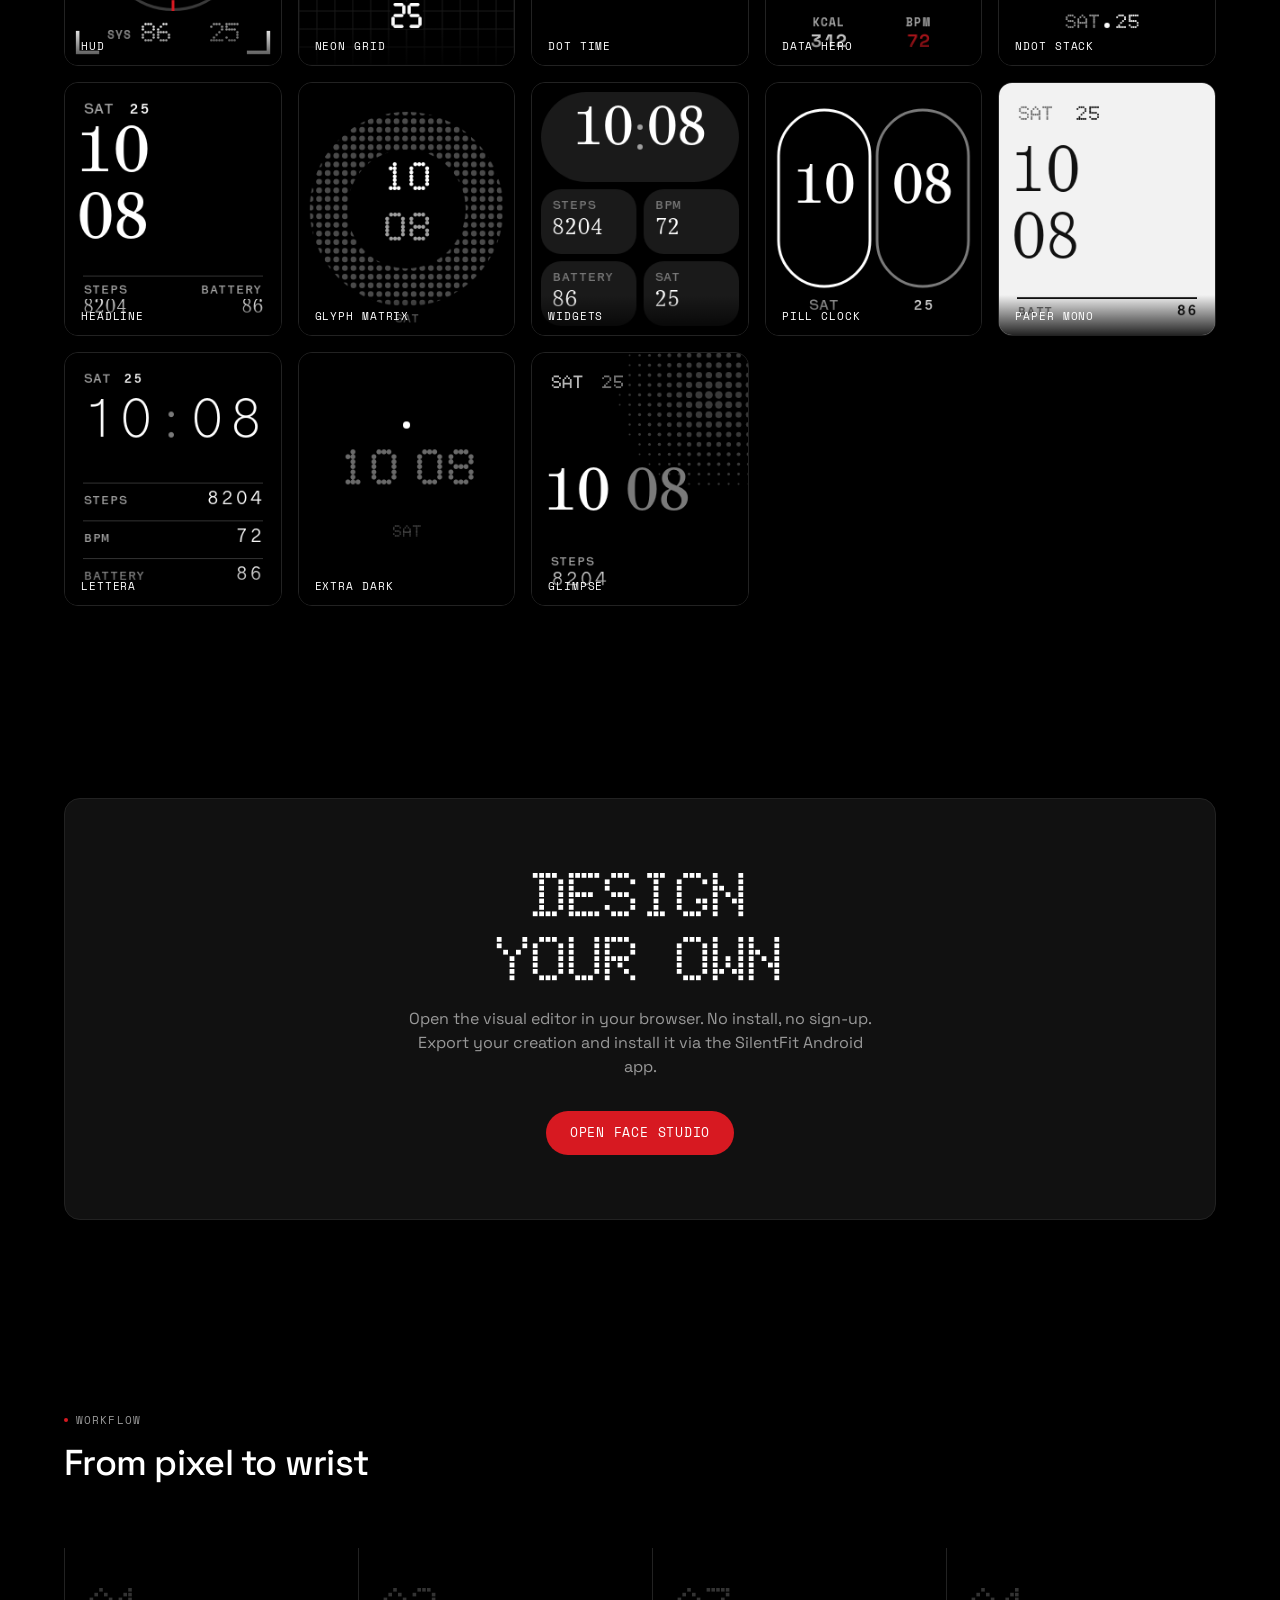
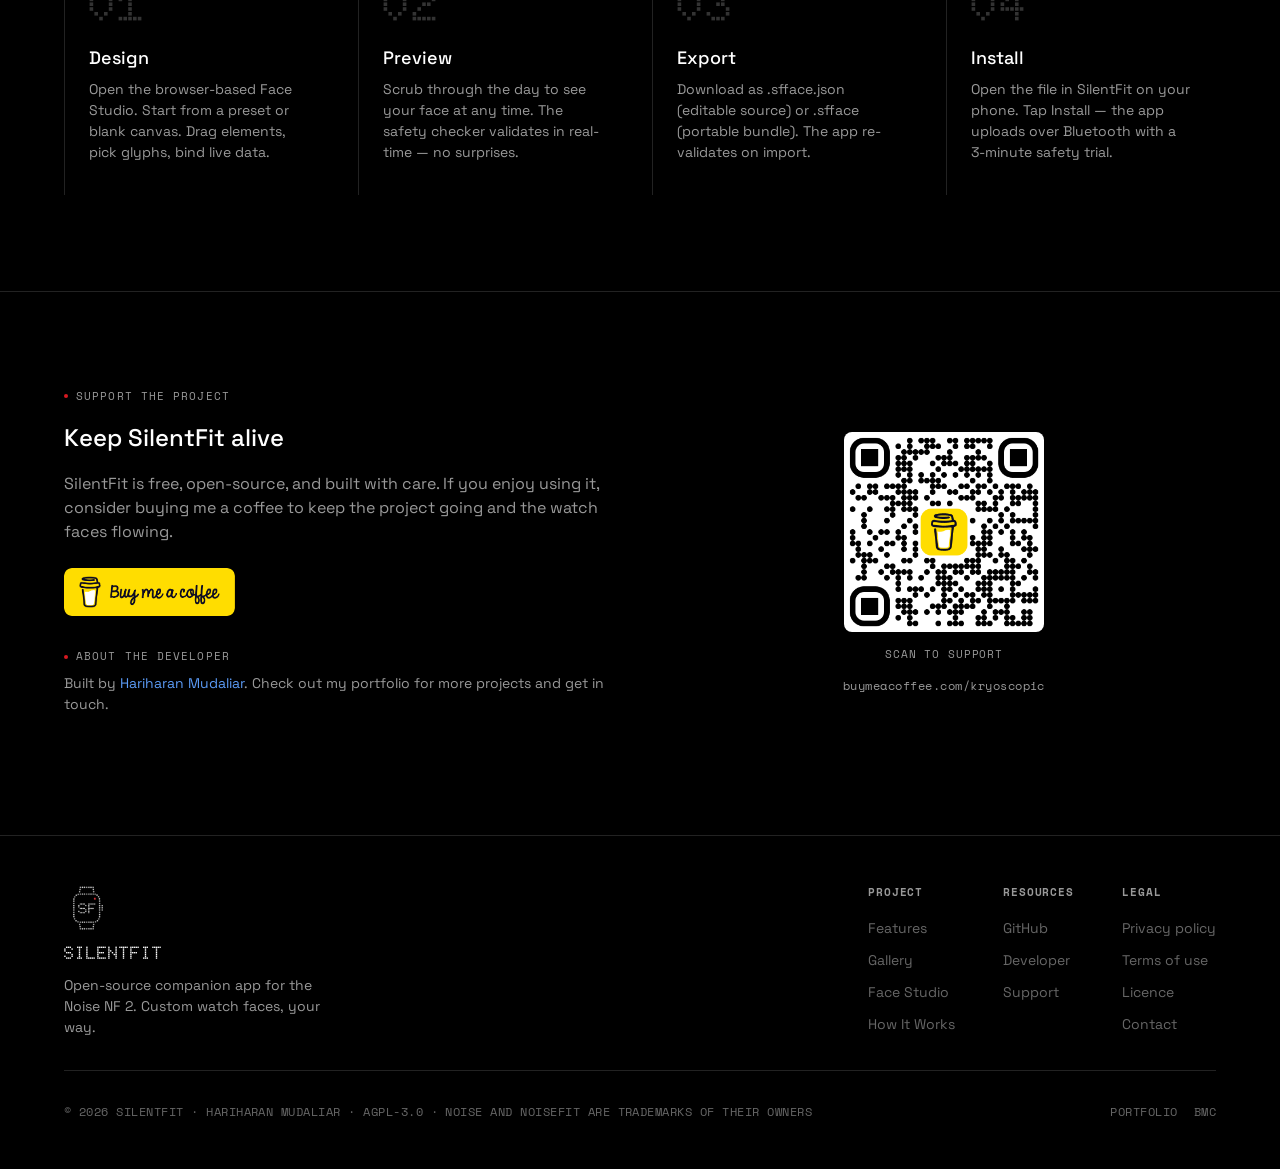
==== commit f9ff9a90: "Ten monochrome Nothing OS watch-face presets in NType 82, Ndot and Lettera Mono; Nothing OS typeface" ====
--- a/docs/index.html
+++ b/docs/index.html
@@ -229,6 +229,7 @@
 
       <div class="presets-nav animate-on-scroll">
         <button class="preset-filter active" data-category="all">ALL</button>
+        <button class="preset-filter" data-category="nothing">NOTHING OS</button>
         <button class="preset-filter" data-category="analogue">ANALOGUE</button>
         <button class="preset-filter" data-category="digital">DIGITAL</button>
       </div>
